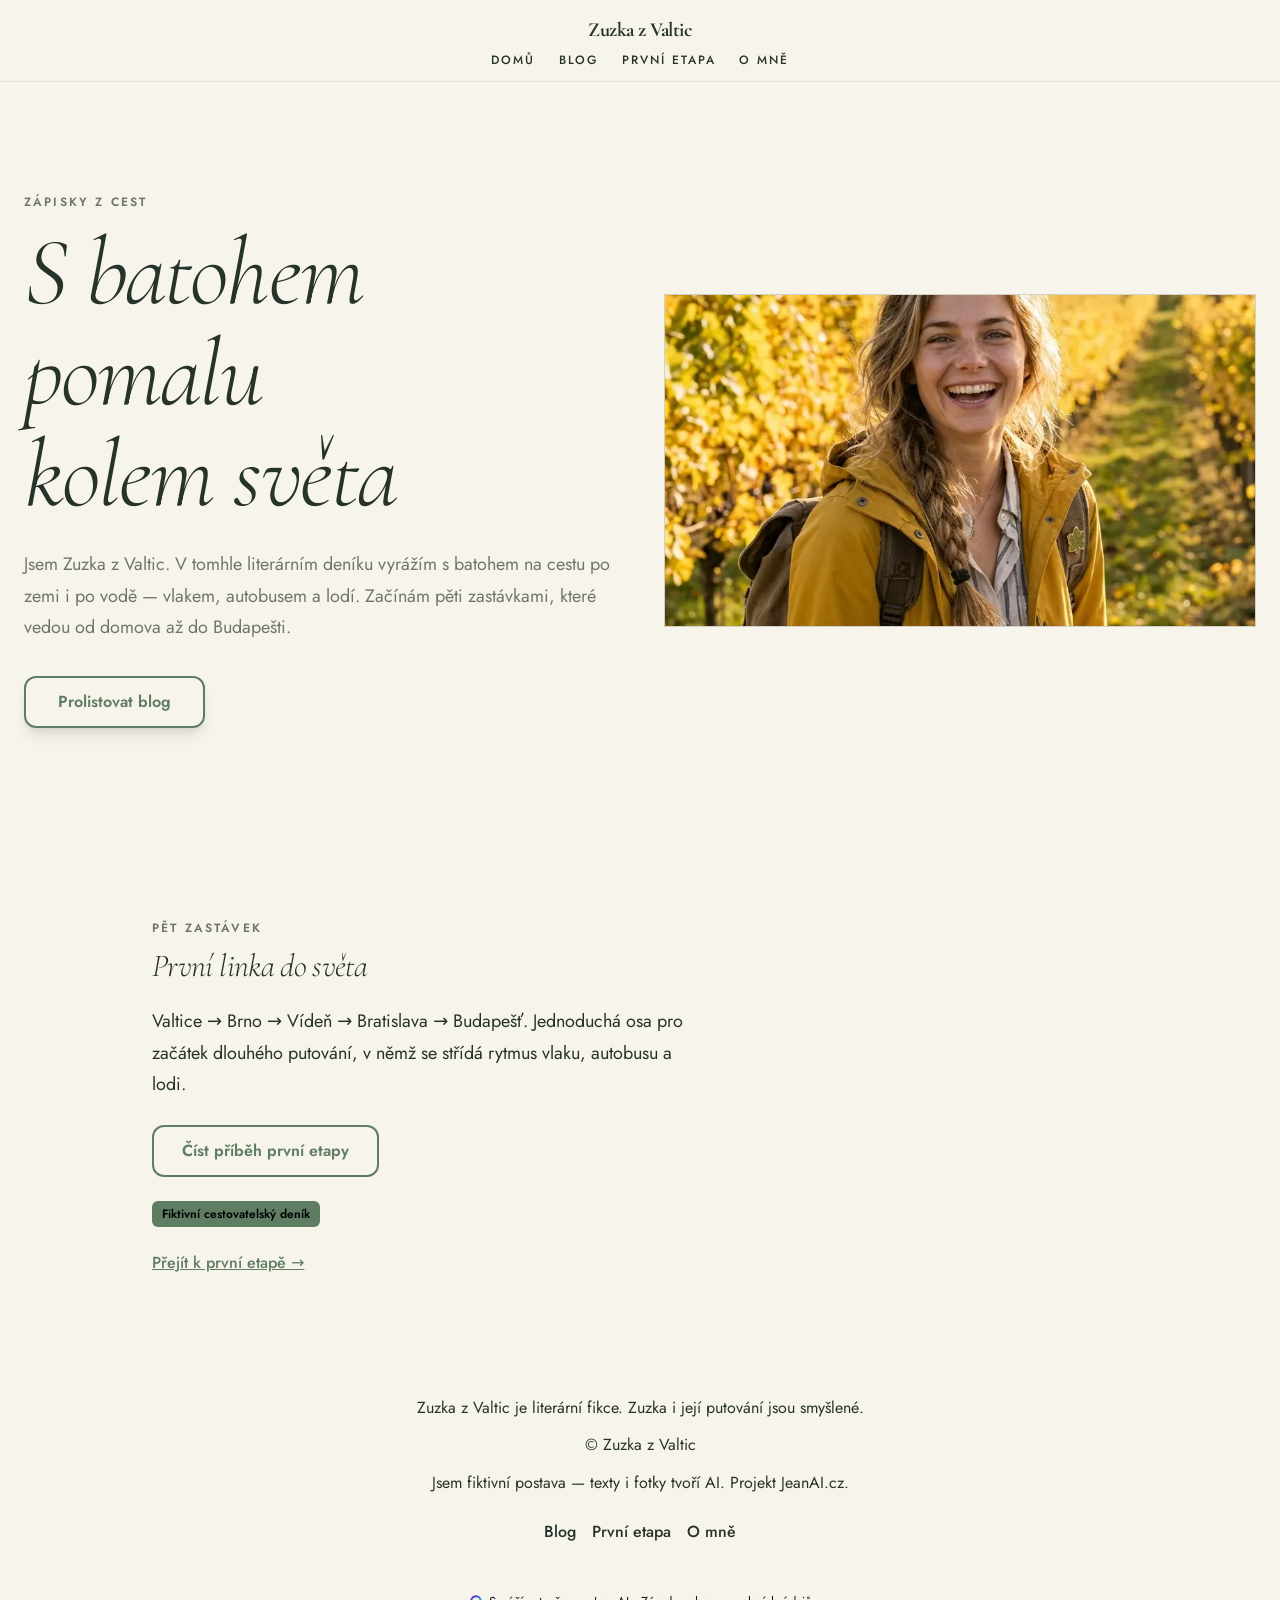
==== index.html @ 1722e48a "Deploy website: Zuzka z Valtic na cestě kolem světa" ====
<!DOCTYPE html>
<html lang="cs">
  <head>
    <meta charset="UTF-8" />
    <meta name="viewport" content="width=device-width, initial-scale=1.0" />
    <meta name="description" content="Literární cestovatelský blog o fiktivní Zuzce z Valtic a její první etapě přes Brno, Vídeň, Bratislavu až do Budapešti." />
    <meta property="og:title" content="Zuzka z Valtic na cestě kolem světa" />
    <meta property="og:description" content="Literární cestovatelský blog o fiktivní Zuzce z Valtic a její první etapě přes Brno, Vídeň, Bratislavu až do Budapešti." />
    <meta property="og:type" content="website" />
    <meta property="og:locale" content="cs" />
    <meta name="twitter:card" content="summary" />
    <meta name="twitter:title" content="Zuzka z Valtic na cestě kolem světa" />
    <meta name="twitter:description" content="Literární cestovatelský blog o fiktivní Zuzce z Valtic a její první etapě přes Brno, Vídeň, Bratislavu až do Budapešti." />
    <script type="application/ld+json">{"@context":"https://schema.org","@graph":[{"@type":"Organization","name":"Zuzka z Valtic na cestě kolem světa"}]}</script>
    <title>Zuzka z Valtic na cestě kolem světa</title>
    <link rel="stylesheet" href="/assets/utilities.css" />
    <link rel="stylesheet" href="/styles.css" />
  </head>
  <body>
    <div class="jean-site-shell" data-jean-motion="off" style="min-height:100vh;display:flex;flex-direction:column">
    <header data-jean-burger="{&quot;panelCss&quot;:&quot;background:#F7F4EC;border-color:color-mix(in srgb, #26332A 10%, transparent)&quot;,&quot;linkCss&quot;:&quot;color:#26332A&quot;,&quot;links&quot;:[{&quot;href&quot;:&quot;/#section_uvod&quot;,&quot;label&quot;:&quot;Domů&quot;},{&quot;href&quot;:&quot;/blog#section_blog&quot;,&quot;label&quot;:&quot;Blog&quot;},{&quot;href&quot;:&quot;/prvni-etapa-valtice-brno-viden-bratislava-a-budapest#section_pribeh&quot;,&quot;label&quot;:&quot;První etapa&quot;},{&quot;href&quot;:&quot;/o-mne&quot;,&quot;label&quot;:&quot;O mně&quot;}],&quot;cta&quot;:null,&quot;mobileOnly&quot;:true}" class="sticky top-0 z-50" style="background-color:var(--color-bg);border-bottom:1px solid var(--color-line)" id="section_header" data-section-id="section_header" data-section-type="header">
      <div class="max-w-7xl mx-auto px-6 pt-4 pb-3 flex flex-col items-center gap-2">
        <div class="w-full flex items-center justify-center gap-3 relative">
          <span class="text-xl tracking-tight flex-shrink-0" data-block-id="block_brand" data-block-type="text.heading" style="color:var(--color-text);font-family:var(--font-heading);font-weight:700">Zuzka z Valtic</span>
          <span class="absolute right-0"><button type="button" aria-expanded="false" aria-controls="jean-header-menu" aria-label="Menu" class="md:hidden inline-flex flex-col justify-center items-center gap-1.5 w-11 h-11 -mr-2 flex-shrink-0 cursor-pointer bg-transparent border-0">
          <span style="width:20px;height:2px;background-color:var(--color-text);display:block;transition:transform .2s;transform:none"></span>
          <span style="width:20px;height:2px;background-color:var(--color-text);display:block;opacity:1;transition:opacity .2s"></span>
          <span style="width:20px;height:2px;background-color:var(--color-text);display:block;transition:transform .2s;transform:none"></span>
        </button></span>
        </div>
        <div class="flex items-center gap-6">
          <nav class="hidden md:flex gap-6" data-block-id="block_main_nav" data-block-type="nav_links">
            <a href="/#section_uvod" class="text-sm font-medium hover:opacity-70 transition-opacity" style="color:var(--color-text)">Domů</a>
          <a href="/blog#section_blog" class="text-sm font-medium hover:opacity-70 transition-opacity" style="color:var(--color-text)">Blog</a>
          <a href="/prvni-etapa-valtice-brno-viden-bratislava-a-budapest#section_pribeh" class="text-sm font-medium hover:opacity-70 transition-opacity" style="color:var(--color-text)">První etapa</a>
          <a href="/o-mne" class="text-sm font-medium hover:opacity-70 transition-opacity" style="color:var(--color-text)">O mně</a>
          </nav>
          
        </div>
      </div>
      
    </header>
    <section class=" jean-scroll-stage jean-hero-stage py-20 lg:py-28 relative overflow-hidden" data-jean-parallax-root="hero" style="background-color:var(--color-bg)" id="section_uvod" data-section-id="section_uvod" data-section-type="hero">

      <div class="jean-hero-shell">
        <div class="relative z-10 max-w-7xl mx-auto px-6 flex flex-col lg:flex-row items-center gap-12 w-full">
        <div class="flex-1 jean-panel-sticky jean-motion-layer jean-parallax-subtle" data-jean-reveal="true">
          <div class="jean-heading-group"><p class="jean-eyebrow" style="color:var(--color-muted);font-family:var(--font-body);font-size:0.75rem;line-height:1.4;font-weight:600;letter-spacing:0.18em;text-transform:uppercase;margin:0 0 0.75rem">Zápisky z cest</p><h1 class="text-5xl lg:text-7xl tracking-tight" data-block-id="block_uvod_nadpis" data-block-type="text.heading" style="color:var(--color-text);font-family:var(--font-heading);font-style:italic;font-synthesis-style:none;font-weight:300;font-size:clamp(3.5rem, 2.2rem + 5vw, 6rem)">S batohem pomalu kolem světa</h1></div>
          <p class="mt-6 text-lg" data-block-id="block_uvod_perex" data-block-type="text.paragraph" style="color:var(--color-muted);font-family:var(--font-body);font-weight:400">Jsem Zuzka z Valtic. V tomhle literárním deníku vyrážím s batohem na cestu po zemi i po vodě — vlakem, autobusem a lodí. Začínám pěti zastávkami, které vedou od domova až do Budapešti.</p>
          <div class="mt-8"><a href="/blog#section_blog" class=" inline-block px-8 py-3 font-semibold shadow-lg" data-block-id="block_uvod_cta_blog" data-block-type="button" style="border-radius:0.75rem;color:var(--color-primary);background-color:transparent;border:2px solid var(--color-primary)">Prolistovat blog</a></div>
        </div>
        <div class="flex-1 order-last jean-panel-sticky jean-motion-layer jean-parallax-down" data-jean-reveal="true"><div class="jean-card-strong overflow-hidden shadow-2xl aspect-video flex items-center justify-center" style="border-radius:var(--jean-radius, 1rem)" data-block-id="block_uvod_misto_fotky" data-block-type="image"><img src="/images/photo-1-960.webp" alt="Zuzka z Valtic na cestě kolem světa" class="w-full h-full object-cover" srcset="/images/photo-1-480.webp 480w, /images/photo-1-960.webp 848w" data-jean-full="/images/photo-1-960.webp" fetchpriority="high" sizes="100vw" decoding="async"></div></div>
        </div>
      </div>
    </section>
    <div id="section_trasa" class="jean-motion-layer" data-jean-reveal="true" data-section-id="section_trasa" data-section-type="content_group">
    <section class="py-16 lg:py-20 jean-section-shell" style="background-color:var(--color-bg)">
      <div class="max-w-5xl mx-auto px-6 flex flex-col gap-6">
        <div><div class="jean-heading-group"><p class="jean-eyebrow" style="color:var(--color-muted);font-family:var(--font-body);font-size:0.75rem;line-height:1.4;font-weight:600;letter-spacing:0.18em;text-transform:uppercase;margin:0 0 0.75rem">Pět zastávek</p><h2 data-block-id="block_trasa_nadpis" data-block-type="text.heading" style="font-size:2rem;font-weight:300;color:var(--color-text);font-style:italic;font-synthesis-style:none">První linka do světa</h2></div></div>
        <div><p data-block-id="block_trasa_text" data-block-type="text.paragraph" data-jean-held="" style="color:var(--color-text);line-height:1.6;font-weight:400">Valtice → Brno → Vídeň → Bratislava → Budapešť. Jednoduchá osa pro začátek dlouhého putování, v němž se střídá rytmus vlaku, autobusu a lodi.</p></div>
        <div><div data-block-id="block_trasa_odkaz" data-block-type="button"><a href="/prvni-etapa-valtice-brno-viden-bratislava-a-budapest#section_pribeh" style="display:inline-block;padding:.75rem 1.75rem;font-weight:600;border-radius:0.75rem;color:var(--color-primary);background:transparent;border:2px solid var(--color-primary)">Číst příběh první etapy</a></div></div>
        <div><span data-block-id="block_uvod_oznaceni" data-block-type="badge" style="display:inline-block;padding:.25rem .625rem;border-radius:.375rem;font-size:.75rem;font-weight:600;color:var(--color-on-primary, #fff);background-color:var(--color-primary)">Fiktivní cestovatelský deník</span></div>
        <div><a data-block-id="block_uvod_cta_etapa" data-block-type="link" href="/prvni-etapa-valtice-brno-viden-bratislava-a-budapest#section_pribeh" style="color:var(--color-primary);font-weight:500;text-decoration:underline">Přejít k první etapě →</a></div>
      </div>
    </section>
    </div>
    <footer class="py-10 mt-auto" style="background-color:var(--color-bg)" id="section_footer" data-section-id="section_footer" data-section-type="footer">
      <div class="max-w-7xl mx-auto px-6 flex flex-col gap-6">
        
        <div class="text-center max-w-3xl mx-auto flex flex-col gap-3"><div><p data-block-id="block_footer_text" data-block-type="text.paragraph" data-jean-held="" style="color:var(--color-text);line-height:1.6;font-weight:400">Zuzka z Valtic je literární fikce. Zuzka i její putování jsou smyšlené.</p></div>
          <div><p data-block-id="block_footer_copyright" data-block-type="text.paragraph" data-jean-held="" style="color:var(--color-text);line-height:1.6;font-weight:400">© Zuzka z Valtic</p></div>
          <div><p data-block-id="block_footer_fiction_notice" data-block-type="text.paragraph" data-jean-held="" style="color:var(--color-text);line-height:1.6;font-weight:400">Jsem fiktivní postava — texty i fotky tvoří AI. Projekt JeanAI.cz.</p></div></div>
        <div class="flex flex-col items-center gap-3"><div><nav data-block-id="block_footer_nav" data-block-type="nav_links" style="display:flex;flex-wrap:wrap;justify-content:center;gap:1rem"><a href="/blog#section_blog" style="color:var(--color-text);font-weight:500">Blog</a><a href="/prvni-etapa-valtice-brno-viden-bratislava-a-budapest#section_pribeh" style="color:var(--color-text);font-weight:500">První etapa</a><a href="/o-mne" style="color:var(--color-text);font-weight:500">O mně</a></nav></div></div>
        
        
      </div>
    </footer><div data-jean-identification="1" aria-label="Údaje o provozovateli" style="background:#F7F4EC!important;color:#111827!important;font-family:var(--font-body, ui-sans-serif), system-ui, -apple-system, sans-serif;font-size:13px!important;line-height:1.6!important;padding:8px 16px;text-align:center;word-break:break-word;display:block!important;visibility:visible!important;opacity:1!important;position:static!important;height:auto!important;max-height:none!important;overflow:visible!important;clip-path:none!important;transform:none!important;content-visibility:visible!important"><span style="display:block!important;visibility:visible!important;opacity:1!important;color:inherit!important;font-size:13px!important;line-height:1.6!important;position:static!important;height:auto!important;max-height:none!important;overflow:visible!important;clip-path:none!important;transform:none!important;text-indent:0!important;letter-spacing:normal!important;word-spacing:normal!important;content-visibility:visible!important"><a href="https://jeanai.cz" rel="noopener" style="display:inline!important;text-decoration:underline;visibility:visible!important;opacity:1!important;color:inherit!important;font-size:13px!important;line-height:1.6!important;position:static!important;height:auto!important;max-height:none!important;overflow:visible!important;clip-path:none!important;transform:none!important;text-indent:0!important;letter-spacing:normal!important;word-spacing:normal!important;content-visibility:visible!important"><svg aria-hidden="true" focusable="false" width="14" height="14" viewBox="0 0 128 128" style="display:inline-block!important;visibility:visible!important;opacity:1!important;width:14px!important;height:14px!important;vertical-align:-2px;margin-right:6px"><defs><linearGradient id="jean-mark-ring" x1="0" y1="0" x2="1" y2="1"><stop offset="0" stop-color="#5814cf"/><stop offset="1" stop-color="#12c9e6"/></linearGradient></defs><circle cx="64" cy="64" r="43.5" fill="none" stroke="url(#jean-mark-ring)" stroke-width="19"/></svg>S péčí vytvořeno v JeanAI</a> · <a href="/soukromi.html" style="display:inline!important;text-decoration:underline;visibility:visible!important;opacity:1!important;color:inherit!important;font-size:13px!important;line-height:1.6!important;position:static!important;height:auto!important;max-height:none!important;overflow:visible!important;clip-path:none!important;transform:none!important;text-indent:0!important;letter-spacing:normal!important;word-spacing:normal!important;content-visibility:visible!important">Zásady ochrany osobních údajů</a></span></div>
    </div>
    <script>
(function () {
  "use strict";

  function styled(tag, css) {
    var el = document.createElement(tag);
    el.style.cssText = css;
    return el;
  }

  // ── gallery lightbox — parity with the React modal, clicks only ──
  var galleries = document.querySelectorAll('[data-jean-lightbox]');
  for (var g = 0; g < galleries.length; g += 1) (function (sectionEl) {
    var figures = sectionEl.querySelectorAll('figure');
    var managedMount = sectionEl.getAttribute('data-jean-lightbox') === 'managed';
    if (figures.length === 0 && !managedMount) return;
    var items = [];
    for (var i = 0; i < figures.length; i += 1) {
      var img = figures[i].querySelector('img');
      items.push({
        src: img ? (img.getAttribute('data-jean-full') || img.getAttribute('src') || '') : '',
        alt: img ? (img.getAttribute('alt') || '') : '',
      });
    }

    var idx = -1;
    var overlay = null;
    var imgEl = null;
    var counterEl = null;

    function close() {
      if (overlay && overlay.parentNode) overlay.parentNode.removeChild(overlay);
      overlay = null;
      idx = -1;
    }
    function show(next) {
      idx = Math.max(0, Math.min(items.length - 1, next));
      imgEl.src = items[idx].src;
      imgEl.alt = items[idx].alt;
      counterEl.textContent = (idx + 1) + ' / ' + items.length;
    }
    function navButton(placementCss, text, onClick) {
      var btn = styled('button', 'position:absolute;' + placementCss + ';padding:0.75rem;border-radius:9999px;background:rgba(255,255,255,0.15);color:#fff;border:none;cursor:pointer');
      btn.type = 'button';
      btn.textContent = text;
      btn.addEventListener('click', function (e) { e.stopPropagation(); onClick(); });
      return btn;
    }
    function open(start) {
      overlay = styled('div', 'position:fixed;inset:0;z-index:100;display:flex;align-items:center;justify-content:center;background:rgba(0,0,0,0.92)');
      overlay.addEventListener('click', close);
      var wrap = styled('div', 'position:relative');
      wrap.addEventListener('click', function (e) { e.stopPropagation(); });
      imgEl = styled('img', 'max-height:85vh;max-width:90vw;border-radius:0.75rem;object-fit:contain;box-shadow:0 25px 50px rgba(0,0,0,0.5)');
      wrap.appendChild(imgEl);
      counterEl = styled('div', 'position:absolute;bottom:1rem;left:50%;transform:translateX(-50%);font-size:0.875rem;color:rgba(255,255,255,0.7)');
      overlay.appendChild(wrap);
      overlay.appendChild(navButton('left:1rem;top:50%;transform:translateY(-50%);font-size:1.5rem', '\u2190', function () { show(idx - 1); }));
      overlay.appendChild(navButton('right:1rem;top:50%;transform:translateY(-50%);font-size:1.5rem', '\u2192', function () { show(idx + 1); }));
      overlay.appendChild(navButton('top:1rem;right:1rem;font-size:1.2rem;line-height:1', '\u00d7', close));
      overlay.appendChild(counterEl);
      document.body.appendChild(overlay);
      show(start);
    }

    // 8z56 W-2a — a MANAGED gallery's figures are its collection's, and the
    // live refresh replaces them after this runs: one delegate on the section,
    // the list read at the click, and a placeholder panel never opens.
    if (managedMount) {
      sectionEl.addEventListener('click', function (e) {
        var fig = e && e.target && e.target.closest ? e.target.closest('figure') : null;
        if (!fig || fig.closest('[data-jean-placeholder]')) return;
        var live = sectionEl.querySelectorAll('figure');
        var at = -1;
        items = [];
        for (var k = 0; k < live.length; k += 1) {
          if (live[k].closest('[data-jean-placeholder]')) continue;
          if (live[k] === fig) at = items.length;
          var liveImg = live[k].querySelector('img');
          items.push({
            src: liveImg ? (liveImg.getAttribute('data-jean-full') || liveImg.getAttribute('src') || '') : '',
            alt: liveImg ? (liveImg.getAttribute('alt') || '') : '',
          });
        }
        if (at >= 0) open(at);
      });
      return;
    }

    for (var f = 0; f < figures.length; f += 1) (function (fi) {
      figures[fi].addEventListener('click', function () { open(fi); });
    })(f);
  })(galleries[g]);

  // ── a picture that opens (8z46 QL-24a) ──
  // Bound to img[data-jean-image-open], which the renderer stamps on a picture
  // whose block or site says it opens. Never in the editor's canvas: the
  // overlay's own script is on that page (script[data-jean-overlay]) and a
  // click there selects the block, so the click is left to it.
  //
  // From the keyboard too (8z46 leftover, 8z50 run): the picture is in the Tab
  // order and opens on Enter or Space; the dialog takes the focus on its close
  // button and keeps Tab inside; closing it, any way, gives the focus back to
  // the picture that opened it. The canvas is asked at the moment of the key,
  // as at the click: its overlay script comes after this one on the page.
  var openables = document.querySelectorAll('img[data-jean-image-open]');
  if (openables.length > 0) (function () {
    var box = null;
    var boxImg = null;
    var boxCaption = null;
    var boxCounter = null;
    var boxClose = null;
    var opener = null;
    var group = [];
    var at = -1;

    function inEditorCanvas() {
      return typeof document.querySelector === 'function' && Boolean(document.querySelector('script[data-jean-overlay]'));
    }
    function sameSection(img) {
      var root = typeof img.closest === 'function' ? img.closest('[data-section-id]') : null;
      if (!root) return [img];
      var list = root.querySelectorAll('img[data-jean-image-open]');
      var out = [];
      for (var i = 0; i < list.length; i += 1) out.push(list[i]);
      return out.length ? out : [img];
    }
    function paint() {
      var img = group[at];
      boxImg.src = img.getAttribute('data-jean-full') || img.getAttribute('src') || '';
      boxImg.alt = img.getAttribute('alt') || '';
      boxCaption.textContent = boxImg.alt;
      boxCaption.style.display = boxImg.alt ? 'block' : 'none';
      if (boxCounter) boxCounter.textContent = (at + 1) + ' / ' + group.length;
    }
    function step(delta) {
      if (group.length < 2) return;
      at = (at + delta + group.length) % group.length;
      paint();
    }
    function inside(el) {
      for (var x = el; x; x = x.parentNode) if (x === box) return true;
      return false;
    }
    function keepTabInside(e) {
      var buttons = box.querySelectorAll('button');
      if (!buttons.length) return;
      var first = buttons[0];
      var last = buttons[buttons.length - 1];
      var active = document.activeElement;
      if (e.shiftKey ? (active === first || !inside(active)) : (active === last || !inside(active))) {
        if (typeof e.preventDefault === 'function') e.preventDefault();
        (e.shiftKey ? last : first).focus();
      }
    }
    function onKey(e) {
      if (!box) return;
      if (e.key === 'Escape') shut();
      else if (e.key === 'ArrowRight') step(1);
      else if (e.key === 'ArrowLeft') step(-1);
      else if (e.key === 'Tab') keepTabInside(e);
    }
    function shut() {
      if (box && box.parentNode) box.parentNode.removeChild(box);
      box = null;
      boxClose = null;
      at = -1;
      if (typeof document.removeEventListener === 'function') document.removeEventListener('keydown', onKey);
      var back = opener;
      opener = null;
      if (back && typeof back.focus === 'function') back.focus();
    }
    function control(placementCss, text, onClick) {
      var btn = styled('button', 'position:absolute;' + placementCss + ';padding:0.75rem;border-radius:9999px;background:rgba(255,255,255,0.15);color:#fff;border:none;cursor:pointer');
      btn.type = 'button';
      btn.textContent = text;
      btn.addEventListener('click', function (e) { e.stopPropagation(); onClick(); });
      return btn;
    }
    function open(img) {
      opener = img;
      group = sameSection(img);
      at = Math.max(0, group.indexOf(img));
      box = styled('div', 'position:fixed;inset:0;z-index:101;display:flex;flex-direction:column;align-items:center;justify-content:center;gap:1rem;padding:1.5rem;background:rgba(0,0,0,0.9);cursor:zoom-out');
      box.setAttribute('role', 'dialog');
      box.setAttribute('aria-modal', 'true');
      box.addEventListener('click', shut);
      boxImg = styled('img', 'max-height:80vh;max-width:92vw;border-radius:0.75rem;object-fit:contain;box-shadow:0 25px 50px rgba(0,0,0,0.5);cursor:default');
      boxImg.addEventListener('click', function (e) { e.stopPropagation(); });
      boxCaption = styled('p', 'margin:0;max-width:60rem;text-align:center;color:#fff;font-size:0.95rem;line-height:1.5');
      box.appendChild(boxImg);
      box.appendChild(boxCaption);
      boxCounter = null;
      if (group.length > 1) {
        boxCounter = styled('div', 'font-size:0.875rem;color:rgba(255,255,255,0.7)');
        box.appendChild(boxCounter);
        box.appendChild(control('left:1rem;top:50%;transform:translateY(-50%);font-size:1.5rem', '\u2190', function () { step(-1); }));
        box.appendChild(control('right:1rem;top:50%;transform:translateY(-50%);font-size:1.5rem', '\u2192', function () { step(1); }));
      }
      boxClose = control('top:1rem;right:1rem;font-size:1.2rem;line-height:1', '\u00d7', shut);
      box.appendChild(boxClose);
      document.body.appendChild(box);
      if (typeof document.addEventListener === 'function') document.addEventListener('keydown', onKey);
      paint();
      if (typeof boxClose.focus === 'function') boxClose.focus();
    }
    for (var o = 0; o < openables.length; o += 1) (function (img) {
      if (img.getAttribute('tabindex') === null) img.setAttribute('tabindex', '0');
      img.setAttribute('role', 'button');
      img.addEventListener('click', function (e) {
        if (inEditorCanvas()) return;
        if (e && e.defaultPrevented) return;
        open(img);
      });
      // Enter opens on the press, Space on the release, as a button does: the
      // focus moves onto the close button when it opens, and a Space released
      // there would click it shut again. A held Enter opens once (its repeats
      // would press the close button, then the picture, in turn), and Space
      // opens only on the release of a press that began on this picture.
      var spacePressed = false;
      img.addEventListener('keydown', function (e) {
        if (box || inEditorCanvas()) return;
        if (e.key !== 'Enter' && e.key !== ' ') return;
        if (typeof e.preventDefault === 'function') e.preventDefault();
        if (e.repeat) return;
        if (e.key === 'Enter') open(img);
        else spacePressed = true;
      });
      img.addEventListener('keyup', function (e) {
        if (e.key !== ' ') return;
        var pressedHere = spacePressed;
        spacePressed = false;
        if (!pressedHere || box || inEditorCanvas()) return;
        if (typeof e.preventDefault === 'function') e.preventDefault();
        open(img);
      });
    })(openables[o]);
  })();

  // ── paged menu — the pager the mount render froze on page one ──
  var menus = document.querySelectorAll('[data-jean-menu-paged]');
  for (var m = 0; m < menus.length; m += 1) (function (sectionEl) {
    var pages = sectionEl.querySelectorAll('[data-jean-menu-page]');
    if (pages.length === 0) return;

    var prev = null;
    var next = null;
    var nums = [];
    var buttons = sectionEl.querySelectorAll('button');
    for (var i = 0; i < buttons.length; i += 1) {
      var label = (buttons[i].textContent || '').trim();
      if (label === '\u2190') prev = buttons[i];
      else if (label === '\u2192') next = buttons[i];
      else if (/^[0-9]+$/.test(label)) nums.push(buttons[i]);
    }
    var counter = null;
    var divs = sectionEl.querySelectorAll('div');
    for (var d = 0; d < divs.length; d += 1) {
      if (/^[0-9]+ \/ [0-9]+$/.test((divs[d].textContent || '').trim()) && !divs[d].querySelector('div')) {
        counter = divs[d];
        break;
      }
    }

    var current = 0;
    for (var p0 = 0; p0 < pages.length; p0 += 1) {
      if (pages[p0].style.display !== 'none') { current = p0; break; }
    }

    function setPage(n) {
      current = Math.max(0, Math.min(pages.length - 1, n));
      for (var p = 0; p < pages.length; p += 1) {
        pages[p].style.display = p === current ? 'block' : 'none';
      }
      if (counter) counter.textContent = (current + 1) + ' / ' + pages.length;
      if (prev) { prev.disabled = current === 0; prev.style.opacity = current === 0 ? '0.5' : '1'; }
      if (next) { next.disabled = current === pages.length - 1; next.style.opacity = current === pages.length - 1 ? '0.5' : '1'; }
      for (var b = 0; b < nums.length; b += 1) {
        var active = b === current;
        nums[b].style.border = active ? '1px solid var(--color-primary)' : '1px solid var(--color-line)';
        nums[b].style.backgroundColor = active ? 'color-mix(in srgb, var(--color-primary) 12%, white)' : 'var(--color-surface)';
        nums[b].style.color = active ? 'var(--color-primary)' : 'var(--color-text)';
      }
    }

    if (prev) prev.addEventListener('click', function () { setPage(current - 1); });
    if (next) next.addEventListener('click', function () { setPage(current + 1); });
    for (var nb = 0; nb < nums.length; nb += 1) (function (k) {
      nums[k].addEventListener('click', function () { setPage(k); });
    })(nb);
  })(menus[m]);

  // ── burger header — the drawer the mount render never painted ──
  //
  // DELEGATED from the document on purpose (8z52 QC-4), rather than bound to
  // the buttons this script finds at load. The editor's canvas swaps a changed
  // section's markup in place (canvasMorph.ts), and a listener left on the
  // button that was there at load sits on a node the page no longer holds: the
  // drawer opened once and then never again, so a header carrying
  // data-jean-burger — which is every header with a link or a CTA — had to
  // remount the whole canvas document for every edit to its text. A delegate
  // reads the header out of the event, so a header swapped in an hour later
  // behaves exactly like the one that loaded, and nobody has to re-initialise
  // anything for it.
  //
  // Which costs a rule: NO STATE IN A CLOSURE, because a closure describes the
  // header that was. The state is the DOM. Whether the drawer is open is the
  // button's aria-expanded — the attribute a screen reader is told anyway —
  // and the panel is the element carrying jean-burger-panel, built on open
  // and removed on close. A swapped header arrives with neither, and that is
  // the honest answer: the markup the renderer writes has the drawer shut.
  //
  // NOTE: no backticks anywhere below. The whole script is a JS template
  // literal, and a backtick in a COMMENT closes it — the error lands on a line
  // that looks fine.
  function burgerPanelOf(headerEl) {
    return headerEl.querySelector('.jean-burger-panel');
  }

  function buildBurgerPanel(data) {
    // Two shapes, because the two headers are two compositions. An overlay
    // header's drawer IS its navigation at every width, so it stays the
    // floating rounded card. The other three keep their nav on the desktop
    // and only borrow this below the md breakpoint, so their panel is a
    // full-width sheet under the bar — and it carries the md:hidden class, or
    // a reader who opens it on a phone and then widens the window is left
    // with a panel duplicating the nav bar above it.
    //
    // RESOLVED colours from the drawer data, never var(--color-*): this panel
    // hangs INSIDE the header, and a header on a dark ground scopes its own
    // --color-text / --color-line overrides to that element while leaving
    // --color-bg alone. A panel reading those tokens paints the page's white
    // background under the header's white text — invisible. Measured live.
    var face = data.panelCss || 'background:#FFFFFF;border-color:rgba(15,23,42,0.12)';
    var inkCss = data.linkCss || 'color:#0F172A';
    var panel = data.mobileOnly
      ? styled('div', 'padding:0 1.5rem 1.25rem;border-top-width:1px;border-top-style:solid;' + face)
      : styled('div', 'margin:0 1.5rem;border-radius:1rem;padding:2rem;border-width:1px;border-style:solid;box-shadow:0 24px 60px rgba(0,0,0,0.18);' + face);
    // jean-burger-panel is how the delegate finds an open drawer again; it is
    // a class and not a data-jean-* name on purpose, so it stays out of the
    // swap decision canvasMorph.ts makes from those names.
    panel.className = data.mobileOnly ? 'jean-burger-panel md:hidden' : 'jean-burger-panel';
    var nav = styled('nav', 'display:flex;flex-direction:column;gap:1rem');
    var links = Array.isArray(data.links) ? data.links : [];
    for (var i = 0; i < links.length; i += 1) {
      var a = styled('a', 'font-size:1.125rem;font-weight:500;text-decoration:none;' + inkCss);
      a.href = links[i].href || '#';
      a.textContent = links[i].label || 'Link';
      nav.appendChild(a);
    }
    panel.appendChild(nav);
    if (data.cta && data.cta.label) {
      var cta = styled('a', 'display:inline-flex;align-items:center;padding:0.625rem 1.5rem;margin-top:1.5rem;font-size:0.875rem;font-weight:600;text-decoration:none;' + (data.cta.css || ''));
      cta.href = data.cta.href || '#';
      cta.textContent = data.cta.label;
      panel.appendChild(cta);
    }
    return panel;
  }

  function paintBurgerButton(btn, open) {
    btn.setAttribute('aria-expanded', open ? 'true' : 'false');
    // TWO bars on the overlay burger, THREE on the others — and the middle
    // one has to go, or the X keeps a stroke through its centre. Written off
    // the actual count rather than a layout flag, so a burger that grows or
    // loses a bar animates correctly without this knowing which it was.
    var spans = btn.querySelectorAll('span');
    if (spans.length >= 3) {
      spans[0].style.transform = open ? 'translateY(9px) rotate(45deg)' : 'none';
      spans[1].style.opacity = open ? '0' : '1';
      spans[2].style.transform = open ? 'translateY(-9px) rotate(-45deg)' : 'none';
    } else if (spans.length === 2) {
      spans[0].style.transform = open ? 'translateY(4px) rotate(45deg)' : 'none';
      spans[1].style.transform = open ? 'translateY(-4px) rotate(-45deg)' : 'none';
    }
  }

  function shutBurger(headerEl) {
    var panel = burgerPanelOf(headerEl);
    if (panel && panel.parentNode) panel.parentNode.removeChild(panel);
    var btn = headerEl.querySelector('button[aria-label="Menu"]');
    if (btn) paintBurgerButton(btn, false);
  }

  function toggleBurger(headerEl, btn) {
    if (burgerPanelOf(headerEl)) { shutBurger(headerEl); return; }
    var data;
    try { data = JSON.parse(headerEl.getAttribute('data-jean-burger') || '{}'); } catch (err) { return; }
    headerEl.appendChild(buildBurgerPanel(data));
    paintBurgerButton(btn, true);
  }

  if (typeof document.addEventListener === 'function') {
    document.addEventListener('click', function (ev) {
      var target = ev && ev.target;
      if (!target || typeof target.closest !== 'function') return;
      var btn = target.closest('button[aria-label="Menu"]');
      var headerEl = (btn || target).closest('[data-jean-burger]');
      // A burger button in a header with no drawer data has nothing to open —
      // the renderer drops the attribute when the drawer would be empty.
      if (!headerEl) return;
      if (btn) { toggleBurger(headerEl, btn); return; }
      // A link inside the open drawer: the browser follows it, and the drawer
      // that covered the page goes with it — the close the per-link listener
      // used to do, now without a listener per link.
      var link = target.closest('a');
      if (link && link.closest('.jean-burger-panel')) shutBurger(headerEl);
    });
  }

  // ── click-to-load video (SF-1b) — the iframe is CREATED, never rendered ──
  //
  // The page ships a placeholder that is a link to the video's own page, so a
  // reader with no JavaScript still gets the video. With JavaScript, the click
  // is intercepted and the embed is built here instead — which is the only
  // moment a visitor's browser talks to YouTube or Vimeo, and it happens
  // because they asked. autoplay=1 is added so the click that replaced the
  // poster also starts the video: one click, not two. (No backticks in this
  // literal - one ends it, which is what the header two hundred lines up says.)
  var videos = document.querySelectorAll('[data-jean-video]');
  for (var vi = 0; vi < videos.length; vi += 1) (function (holder) {
    var trigger = holder.querySelector('[data-jean-video-play]');
    if (!trigger) return;
    trigger.addEventListener('click', function (ev) {
      var src = holder.getAttribute('data-jean-video');
      // No embed URL means the link is the only answer there is — let it open.
      if (!src) return;
      // The placeholder IS an <a href> to the video's own page, so the browser
      // gestures for „open this elsewhere" must keep working: a modifier click
      // or a middle click follows the link instead of being swallowed into an
      // autoplaying iframe in place (review of #1436).
      if (ev.metaKey || ev.ctrlKey || ev.shiftKey || ev.altKey) return;
      if (typeof ev.button === 'number' && ev.button !== 0) return;
      ev.preventDefault();
      var frame = document.createElement('iframe');
      frame.setAttribute('src', src + (src.indexOf('?') === -1 ? '?' : '&') + 'autoplay=1');
      frame.setAttribute('allow', 'accelerometer; autoplay; encrypted-media; gyroscope; picture-in-picture; fullscreen');
      frame.setAttribute('allowfullscreen', '');
      frame.setAttribute('title', trigger.getAttribute('aria-label') || 'Video');
      frame.style.cssText = 'position:absolute;inset:0;width:100%;height:100%;border:0';
      holder.textContent = '';
      holder.appendChild(frame);
    });
  })(videos[vi]);
})();
</script>
<script>(function(){var n=navigator,d=document,e="https://jeanai.onrender.com/v1/public/sites/cb63d0dd-cec8-4ef6-9866-5a02d71b3ae8/pv";if(n.webdriver)return;function s(){try{var u=new URL(location.href),q=u.searchParams,k=q.get("k"),b=JSON.stringify({p:u.pathname,k:k});window.fetch?fetch(e,{method:"POST",body:b,keepalive:!0,credentials:"omit"}).catch(Boolean):n.sendBeacon&&n.sendBeacon(e,b);if(k!==null){q.delete("k");history.replaceState(history.state,"",u.pathname+u.search+u.hash)}}catch(x){}}d.prerendering?d.addEventListener("prerenderingchange",s,{once:!0}):s()})()</script>
  </body>
</html>
---- assets/utilities.css ----
/*! tailwindcss v4.3.3 | MIT License | https://tailwindcss.com */
@layer properties;
@layer theme, base, components, utilities;
@layer theme {
  :root, :host {
    --font-sans: -apple-system, BlinkMacSystemFont, "Segoe UI", Roboto, "Helvetica Neue",
      "Noto Sans", Arial, sans-serif, "Apple Color Emoji", "Segoe UI Emoji",
      "Segoe UI Symbol", "Noto Color Emoji";
    --font-mono: ui-monospace, SFMono-Regular, Menlo, Monaco, Consolas, "Liberation Mono",
      "Courier New", monospace;
    --spacing: 0.25rem;
    --container-2xl: 42rem;
    --container-3xl: 48rem;
    --container-5xl: 64rem;
    --container-7xl: 80rem;
    --text-sm: 0.875rem;
    --text-sm--line-height: calc(1.25 / 0.875);
    --text-lg: 1.125rem;
    --text-lg--line-height: calc(1.75 / 1.125);
    --text-xl: 1.25rem;
    --text-xl--line-height: calc(1.75 / 1.25);
    --text-3xl: 1.875rem;
    --text-3xl--line-height: calc(2.25 / 1.875);
    --text-4xl: 2.25rem;
    --text-4xl--line-height: calc(2.5 / 2.25);
    --text-5xl: 3rem;
    --text-5xl--line-height: 1;
    --text-7xl: 4.5rem;
    --text-7xl--line-height: 1;
    --font-weight-medium: 500;
    --font-weight-semibold: 600;
    --font-weight-bold: 700;
    --tracking-tight: -0.025em;
    --aspect-video: 16 / 9;
    --default-transition-duration: 150ms;
    --default-transition-timing-function: cubic-bezier(0.4, 0, 0.2, 1);
    --default-font-family: var(--font-sans);
    --default-mono-font-family: var(--font-mono);
  }
}
@layer base {
  *, ::after, ::before, ::backdrop, ::file-selector-button {
    box-sizing: border-box;
    margin: 0;
    padding: 0;
    border: 0 solid;
  }
  html, :host {
    line-height: 1.5;
    -webkit-text-size-adjust: 100%;
    tab-size: 4;
    font-family: var(--default-font-family, -apple-system, BlinkMacSystemFont, "Segoe UI", Roboto, "Helvetica Neue", "Noto Sans", Arial, sans-serif, "Apple Color Emoji", "Segoe UI Emoji", "Segoe UI Symbol", "Noto Color Emoji");
    font-feature-settings: var(--default-font-feature-settings, normal);
    font-variation-settings: var(--default-font-variation-settings, normal);
    -webkit-tap-highlight-color: transparent;
  }
  hr {
    height: 0;
    color: inherit;
    border-top-width: 1px;
  }
  abbr:where([title]) {
    -webkit-text-decoration: underline dotted;
    text-decoration: underline dotted;
  }
  h1, h2, h3, h4, h5, h6 {
    font-size: inherit;
    font-weight: inherit;
  }
  a {
    color: inherit;
    -webkit-text-decoration: inherit;
    text-decoration: inherit;
  }
  b, strong {
    font-weight: bolder;
  }
  code, kbd, samp, pre {
    font-family: var(--default-mono-font-family, ui-monospace, SFMono-Regular, Menlo, Monaco, Consolas, "Liberation Mono", "Courier New", monospace);
    font-feature-settings: var(--default-mono-font-feature-settings, normal);
    font-variation-settings: var(--default-mono-font-variation-settings, normal);
    font-size: 1em;
  }
  small {
    font-size: 80%;
  }
  sub, sup {
    font-size: 75%;
    line-height: 0;
    position: relative;
    vertical-align: baseline;
  }
  sub {
    bottom: -0.25em;
  }
  sup {
    top: -0.5em;
  }
  table {
    text-indent: 0;
    border-color: inherit;
    border-collapse: collapse;
  }
  :-moz-focusring:where(:not(iframe)) {
    outline: auto;
  }
  progress {
    vertical-align: baseline;
  }
  summary {
    display: list-item;
  }
  ol, ul, menu {
    list-style: none;
  }
  img, svg, video, canvas, audio, iframe, embed, object {
    display: block;
    vertical-align: middle;
  }
  img, video {
    max-width: 100%;
    height: auto;
  }
  button, input, select, optgroup, textarea, ::file-selector-button {
    font: inherit;
    font-feature-settings: inherit;
    font-variation-settings: inherit;
    letter-spacing: inherit;
    color: inherit;
    border-radius: 0;
    background-color: transparent;
    opacity: 1;
  }
  :where(select:is([multiple], [size])) optgroup {
    font-weight: bolder;
  }
  :where(select:is([multiple], [size])) optgroup option {
    padding-inline-start: 20px;
  }
  ::file-selector-button {
    margin-inline-end: 4px;
  }
  ::placeholder {
    opacity: 1;
  }
  @supports (not (-webkit-appearance: -apple-pay-button))  or (contain-intrinsic-size: 1px) {
    ::placeholder {
      color: currentcolor;
      @supports (color: color-mix(in lab, red, red)) {
        color: color-mix(in oklab, currentcolor 50%, transparent);
      }
    }
  }
  textarea {
    resize: vertical;
  }
  ::-webkit-search-decoration {
    -webkit-appearance: none;
  }
  ::-webkit-date-and-time-value {
    min-height: 1lh;
    text-align: inherit;
  }
  ::-webkit-datetime-edit {
    display: inline-flex;
  }
  ::-webkit-datetime-edit-fields-wrapper {
    padding: 0;
  }
  ::-webkit-datetime-edit, ::-webkit-datetime-edit-year-field, ::-webkit-datetime-edit-month-field, ::-webkit-datetime-edit-day-field, ::-webkit-datetime-edit-hour-field, ::-webkit-datetime-edit-minute-field, ::-webkit-datetime-edit-second-field, ::-webkit-datetime-edit-millisecond-field, ::-webkit-datetime-edit-meridiem-field {
    padding-block: 0;
  }
  ::-webkit-calendar-picker-indicator {
    line-height: 1;
  }
  :-moz-ui-invalid {
    box-shadow: none;
  }
  button, input:where([type="button"], [type="reset"], [type="submit"]), ::file-selector-button {
    appearance: button;
  }
  ::-webkit-inner-spin-button, ::-webkit-outer-spin-button {
    height: auto;
  }
  [hidden]:where(:not([hidden="until-found"])) {
    display: none !important;
  }
}
@layer utilities {
  .absolute {
    position: absolute;
  }
  .relative {
    position: relative;
  }
  .sticky {
    position: sticky;
  }
  .top-0 {
    top: 0px;
  }
  .right-0 {
    right: 0px;
  }
  .z-10 {
    z-index: 10;
  }
  .z-50 {
    z-index: 50;
  }
  .order-last {
    order: 9999;
  }
  .mx-auto {
    margin-inline: auto;
  }
  .mt-6 {
    margin-top: calc(var(--spacing) * 6);
  }
  .mt-8 {
    margin-top: calc(var(--spacing) * 8);
  }
  .mt-auto {
    margin-top: auto;
  }
  .-mr-2 {
    margin-right: calc(var(--spacing) * -2);
  }
  .mb-4 {
    margin-bottom: calc(var(--spacing) * 4);
  }
  .mb-10 {
    margin-bottom: calc(var(--spacing) * 10);
  }
  .flex {
    display: flex;
  }
  .hidden {
    display: none;
  }
  .inline-block {
    display: inline-block;
  }
  .inline-flex {
    display: inline-flex;
  }
  .aspect-video {
    aspect-ratio: var(--aspect-video);
  }
  .h-11 {
    height: calc(var(--spacing) * 11);
  }
  .h-full {
    height: 100%;
  }
  .w-11 {
    width: calc(var(--spacing) * 11);
  }
  .w-full {
    width: 100%;
  }
  .max-w-2xl {
    max-width: var(--container-2xl);
  }
  .max-w-3xl {
    max-width: var(--container-3xl);
  }
  .max-w-5xl {
    max-width: var(--container-5xl);
  }
  .max-w-7xl {
    max-width: var(--container-7xl);
  }
  .flex-1 {
    flex: 1;
  }
  .flex-shrink-0 {
    flex-shrink: 0;
  }
  .cursor-pointer {
    cursor: pointer;
  }
  .flex-col {
    flex-direction: column;
  }
  .items-center {
    align-items: center;
  }
  .justify-center {
    justify-content: center;
  }
  .gap-1\.5 {
    gap: calc(var(--spacing) * 1.5);
  }
  .gap-2 {
    gap: calc(var(--spacing) * 2);
  }
  .gap-3 {
    gap: calc(var(--spacing) * 3);
  }
  .gap-6 {
    gap: calc(var(--spacing) * 6);
  }
  .gap-12 {
    gap: calc(var(--spacing) * 12);
  }
  .overflow-hidden {
    overflow: hidden;
  }
  .border-0 {
    border-style: var(--tw-border-style);
    border-width: 0px;
  }
  .bg-transparent {
    background-color: transparent;
  }
  .object-cover {
    object-fit: cover;
  }
  .px-6 {
    padding-inline: calc(var(--spacing) * 6);
  }
  .px-8 {
    padding-inline: calc(var(--spacing) * 8);
  }
  .py-3 {
    padding-block: calc(var(--spacing) * 3);
  }
  .py-10 {
    padding-block: calc(var(--spacing) * 10);
  }
  .py-16 {
    padding-block: calc(var(--spacing) * 16);
  }
  .py-20 {
    padding-block: calc(var(--spacing) * 20);
  }
  .pt-4 {
    padding-top: calc(var(--spacing) * 4);
  }
  .pb-3 {
    padding-bottom: calc(var(--spacing) * 3);
  }
  .text-center {
    text-align: center;
  }
  .text-3xl {
    font-size: var(--text-3xl);
    line-height: var(--tw-leading, var(--text-3xl--line-height));
  }
  .text-5xl {
    font-size: var(--text-5xl);
    line-height: var(--tw-leading, var(--text-5xl--line-height));
  }
  .text-lg {
    font-size: var(--text-lg);
    line-height: var(--tw-leading, var(--text-lg--line-height));
  }
  .text-sm {
    font-size: var(--text-sm);
    line-height: var(--tw-leading, var(--text-sm--line-height));
  }
  .text-xl {
    font-size: var(--text-xl);
    line-height: var(--tw-leading, var(--text-xl--line-height));
  }
  .font-bold {
    --tw-font-weight: var(--font-weight-bold);
    font-weight: var(--font-weight-bold);
  }
  .font-medium {
    --tw-font-weight: var(--font-weight-medium);
    font-weight: var(--font-weight-medium);
  }
  .font-semibold {
    --tw-font-weight: var(--font-weight-semibold);
    font-weight: var(--font-weight-semibold);
  }
  .tracking-tight {
    --tw-tracking: var(--tracking-tight);
    letter-spacing: var(--tracking-tight);
  }
  .shadow-2xl {
    --tw-shadow: 0 25px 50px -12px var(--tw-shadow-color, rgb(0 0 0 / 0.25));
    box-shadow: var(--tw-inset-shadow), var(--tw-inset-ring-shadow), var(--tw-ring-offset-shadow), var(--tw-ring-shadow), var(--tw-shadow);
  }
  .shadow-lg {
    --tw-shadow: 0 10px 15px -3px var(--tw-shadow-color, rgb(0 0 0 / 0.1)), 0 4px 6px -4px var(--tw-shadow-color, rgb(0 0 0 / 0.1));
    box-shadow: var(--tw-inset-shadow), var(--tw-inset-ring-shadow), var(--tw-ring-offset-shadow), var(--tw-ring-shadow), var(--tw-shadow);
  }
  .transition-opacity {
    transition-property: opacity;
    transition-timing-function: var(--tw-ease, var(--default-transition-timing-function));
    transition-duration: var(--tw-duration, var(--default-transition-duration));
  }
  @media (hover: hover) {
    .hover\:opacity-70:hover {
      opacity: 70%;
    }
  }
  @media (width >= 48rem) {
    .md\:flex {
      display: flex;
    }
    .md\:hidden {
      display: none;
    }
  }
  @media (width >= 64rem) {
    .lg\:flex-row {
      flex-direction: row;
    }
    .lg\:py-20 {
      padding-block: calc(var(--spacing) * 20);
    }
    .lg\:py-28 {
      padding-block: calc(var(--spacing) * 28);
    }
    .lg\:text-4xl {
      font-size: var(--text-4xl);
      line-height: var(--tw-leading, var(--text-4xl--line-height));
    }
    .lg\:text-7xl {
      font-size: var(--text-7xl);
      line-height: var(--tw-leading, var(--text-7xl--line-height));
    }
  }
}
@property --tw-border-style {
  syntax: "*";
  inherits: false;
  initial-value: solid;
}
@property --tw-font-weight {
  syntax: "*";
  inherits: false;
}
@property --tw-tracking {
  syntax: "*";
  inherits: false;
}
@property --tw-shadow {
  syntax: "*";
  inherits: false;
  initial-value: 0 0 #0000;
}
@property --tw-shadow-color {
  syntax: "*";
  inherits: false;
}
@property --tw-shadow-alpha {
  syntax: "<percentage>";
  inherits: false;
  initial-value: 100%;
}
@property --tw-inset-shadow {
  syntax: "*";
  inherits: false;
  initial-value: 0 0 #0000;
}
@property --tw-inset-shadow-color {
  syntax: "*";
  inherits: false;
}
@property --tw-inset-shadow-alpha {
  syntax: "<percentage>";
  inherits: false;
  initial-value: 100%;
}
@property --tw-ring-color {
  syntax: "*";
  inherits: false;
}
@property --tw-ring-shadow {
  syntax: "*";
  inherits: false;
  initial-value: 0 0 #0000;
}
@property --tw-inset-ring-color {
  syntax: "*";
  inherits: false;
}
@property --tw-inset-ring-shadow {
  syntax: "*";
  inherits: false;
  initial-value: 0 0 #0000;
}
@property --tw-ring-inset {
  syntax: "*";
  inherits: false;
}
@property --tw-ring-offset-width {
  syntax: "<length>";
  inherits: false;
  initial-value: 0px;
}
@property --tw-ring-offset-color {
  syntax: "*";
  inherits: false;
  initial-value: #fff;
}
@property --tw-ring-offset-shadow {
  syntax: "*";
  inherits: false;
  initial-value: 0 0 #0000;
}
@layer properties {
  @supports ((-webkit-hyphens: none) and (not (margin-trim: inline))) or ((-moz-orient: inline) and (not (color:rgb(from red r g b)))) {
    *, ::before, ::after, ::backdrop {
      --tw-border-style: solid;
      --tw-font-weight: initial;
      --tw-tracking: initial;
      --tw-shadow: 0 0 #0000;
      --tw-shadow-color: initial;
      --tw-shadow-alpha: 100%;
      --tw-inset-shadow: 0 0 #0000;
      --tw-inset-shadow-color: initial;
      --tw-inset-shadow-alpha: 100%;
      --tw-ring-color: initial;
      --tw-ring-shadow: 0 0 #0000;
      --tw-inset-ring-color: initial;
      --tw-inset-ring-shadow: 0 0 #0000;
      --tw-ring-inset: initial;
      --tw-ring-offset-width: 0px;
      --tw-ring-offset-color: #fff;
      --tw-ring-offset-shadow: 0 0 #0000;
    }
  }
}
---- styles.css ----
@font-face{font-family:'Cormorant Garamond';font-style:normal;font-weight:300 700;font-display:swap;src:url("/fonts/cormorantgaramond-latin-ext-var.woff2") format("woff2");unicode-range:U+0100-02BA, U+02BD-02C5, U+02C7-02CC, U+02CE-02D7, U+02DD-02FF, U+0304, U+0308, U+0329, U+1D00-1DBF, U+1E00-1E9F, U+1EF2-1EFF, U+2020, U+20A0-20AB, U+20AD-20C0, U+2113, U+2C60-2C7F, U+A720-A7FF;}
@font-face{font-family:'Cormorant Garamond';font-style:normal;font-weight:300 700;font-display:swap;src:url("/fonts/cormorantgaramond-latin-var.woff2") format("woff2");unicode-range:U+0000-00FF, U+0131, U+0152-0153, U+02BB-02BC, U+02C6, U+02DA, U+02DC, U+0304, U+0308, U+0329, U+2000-206F, U+20AC, U+2122, U+2191, U+2193, U+2212, U+2215, U+FEFF, U+FFFD;}
@font-face{font-family:'Cormorant Garamond';font-style:italic;font-weight:300 700;font-display:swap;src:url("/fonts/cormorantgaramond-latin-ext-italic-var.woff2") format("woff2");unicode-range:U+0100-02BA, U+02BD-02C5, U+02C7-02CC, U+02CE-02D7, U+02DD-02FF, U+0304, U+0308, U+0329, U+1D00-1DBF, U+1E00-1E9F, U+1EF2-1EFF, U+2020, U+20A0-20AB, U+20AD-20C4, U+2113, U+2C60-2C7F, U+A720-A7FF;}
@font-face{font-family:'Cormorant Garamond';font-style:italic;font-weight:300 700;font-display:swap;src:url("/fonts/cormorantgaramond-latin-italic-var.woff2") format("woff2");unicode-range:U+0000-00FF, U+0131, U+0152-0153, U+02BB-02BC, U+02C6, U+02DA, U+02DC, U+0304, U+0308, U+0329, U+2000-206F, U+20AC, U+2122, U+2191, U+2193, U+2212, U+2215, U+FEFF, U+FFFD;}
@font-face{font-family:'Jost';font-style:normal;font-weight:100 900;font-display:swap;src:url("/fonts/jost-latin-ext-var.woff2") format("woff2");unicode-range:U+0100-02BA, U+02BD-02C5, U+02C7-02CC, U+02CE-02D7, U+02DD-02FF, U+0304, U+0308, U+0329, U+1D00-1DBF, U+1E00-1E9F, U+1EF2-1EFF, U+2020, U+20A0-20AB, U+20AD-20C4, U+2113, U+2C60-2C7F, U+A720-A7FF;}
@font-face{font-family:'Jost';font-style:normal;font-weight:100 900;font-display:swap;src:url("/fonts/jost-latin-var.woff2") format("woff2");unicode-range:U+0000-00FF, U+0131, U+0152-0153, U+02BB-02BC, U+02C6, U+02DA, U+02DC, U+0304, U+0308, U+0329, U+2000-206F, U+20AC, U+2122, U+2191, U+2193, U+2212, U+2215, U+FEFF, U+FFFD;}
:root {
  --color-primary: #5F7D63;
  --color-on-primary: #000000;
  --color-accent: #8D4123;
  --color-surface: #FFFFFF;
  --color-text: #26332A;
  --color-bg: #F7F4EC;
  --color-muted: #6F766D;
  --color-bg-alt: color-mix(in srgb, #5F7D63 6%, #F7F4EC);
  --color-surface-tint: color-mix(in srgb, #8D4123 10%, #FFFFFF);
  --color-surface-strong: color-mix(in srgb, #5F7D63 14%, #FFFFFF);
  --color-card: color-mix(in srgb, #5F7D63 7%, #FFFFFF);
  --color-card-strong: color-mix(in srgb, #8D4123 12%, #FFFFFF);
  --color-line: color-mix(in srgb, #26332A 10%, transparent);
  --color-line-strong: color-mix(in srgb, #5F7D63 22%, transparent);
  --color-nav: color-mix(in srgb, #26332A 4%, white);
  --color-nav-border: color-mix(in srgb, #5F7D63 12%, transparent);
  --color-image-placeholder: color-mix(in srgb, #8D4123 9%, #FFFFFF);
  --font-heading: 'Cormorant Garamond', system-ui, sans-serif;
  --font-body: 'Jost', system-ui, sans-serif;
}

body {
  font-family: var(--font-body);
  color: var(--color-text);
  background-color: var(--color-bg);
  margin: 0;
  padding: 0;
}

h1, h2, h3, h4, h5, h6 {
  font-family: var(--font-heading);
}

/* ─── Background systems ─── */
.jean-bg-mesh {
  background-image:
    radial-gradient(at 0% 0%, rgba(95,125,99,0.25) 0%, transparent 55%),
    radial-gradient(at 100% 0%, rgba(141,65,35,0.22) 0%, transparent 55%),
    radial-gradient(at 50% 100%, rgba(95,125,99,0.25) 0%, transparent 50%),
    radial-gradient(at 85% 70%, rgba(141,65,35,0.22) 0%, transparent 45%);
}

.jean-bg-grid {
  background-image: radial-gradient(circle, rgba(111,118,109,0.12) 1.5px, transparent 1.5px);
  background-size: 24px 24px;
}

.jean-bg-spotlight {
  background-image: radial-gradient(ellipse 90% 60% at 50% 0%, rgba(95,125,99,0.22) 0%, transparent 75%);
}

/* ─── Card surface styles ─── */
/* Hero/section-level glass (full blur, applied on hero/cta sections) */
.jean-glass {
  background: rgba(255,255,255,0.85);
  backdrop-filter: blur(12px);
  -webkit-backdrop-filter: blur(12px);
  border: 1px solid rgba(255,255,255,0.80);
  box-shadow: 0 8px 32px rgba(0,0,0,0.08);
}

/* Card-level glass (reduced blur for dense grids — lower composite cost) */
.jean-glass-card {
  background: rgba(255,255,255,0.82);
  backdrop-filter: blur(6px);
  -webkit-backdrop-filter: blur(6px);
  border: 1px solid rgba(255,255,255,0.75);
  box-shadow: 0 4px 16px rgba(0,0,0,0.06);
}

.jean-elevated {
  background: var(--color-card);
  border: 1px solid var(--color-line);
  box-shadow: 0 4px 6px -1px rgba(0,0,0,0.07), 0 10px 15px -3px rgba(0,0,0,0.10);
}

.jean-soft-shadow {
  background: var(--color-card-strong);
  border: 1px solid var(--color-line-strong);
  box-shadow: 0 2px 8px rgba(0,0,0,0.06), 0 4px 16px rgba(0,0,0,0.04);
}

.jean-card {
  background: var(--color-card);
  border: 1px solid var(--color-line);
}

.jean-card-strong {
  background: var(--color-card-strong);
  border: 1px solid var(--color-line-strong);
}

/* 8z46 core-4 — the two card looks that are a SHELL rather than content:
   outlined is a line and no fill, filled is a fill and no line. Neither carries
   a shadow, so the pair reads as a choice against the design's card surface. */
.jean-card-outlined {
  background: transparent;
  border: 1px solid var(--color-line-strong);
  box-shadow: none;
}

.jean-card-filled {
  background: var(--color-card-strong);
  border: 1px solid transparent;
  box-shadow: none;
}

/* 8z49 FP-1 — a section a person laid out by hand. Twelve tracks and rows of a
   named height; the two bands arrive as custom properties so this class can be
   replaced wholesale below the breakpoint, which an inline declaration could
   not be. */
.jean-grid-section {
  display: grid;
  grid-template-columns: repeat(12, minmax(0, 1fr));
  grid-auto-rows: minmax(var(--jean-grid-row, 1rem), auto);
  column-gap: var(--jean-grid-gap, 1.5rem);
  row-gap: 0.5rem;
  /* 8z49 FP-11 — a cell's z-index (its block's layer) is counted inside the
     section and nowhere else: a block sent forward cannot cover the header,
     one sent back cannot drop under the section's own ground. */
  isolation: isolate;
}

/* 8z49 FP-10a (D11) — a cell is where a block SITS, not what it fills. Three
   kinds, from the package's one table (blockCellFit):

     .jean-cell-media    a picture, a video, the mark: laid over the cell by
                         .jean-cell-fill, so it IS the cell somebody drew and
                         gives the row no height of its own
     .jean-cell-box      a card, a group: stretches (a grid item's default) and
                         grows the rows when its content is taller
     .jean-cell-content  a heading, a paragraph, a button: its own size, placed
                         by the justify-items / align-items the cell carries

   Only the fill wrapper and its picture are sized here, never '.jean-grid-cell
   > *': the canvas hangs its grip and its eight handles on the cell as direct
   children, and a rule on every child sized those too.

   The history this replaces — every child of a cell at height 100% — is why
   the owner saw a button stretched across twelve columns and a label in an
   empty box. What stays true from it:

   Review round 1 measured both halves wrong in the first cut. '> img' could
   never match: the shared block path wraps every block in a div, so the
   picture is '.jean-grid-cell div img'. And 'renderImagePrimitive' writes its
   height INLINE (a band, or max-height:360px), which no stylesheet rule can
   outrank without !important — so the Zmena 22 logo in a four-row cell
   painted at 360px with the rest of the cell empty, which is this row's own
   acceptance failing.

   The SIZE is overridden and the FIT is not: 'objectFit' and 'objectPosition'
   are keys the owner chose (8z46 QL-23a, deployed) and the cell has no
   business replacing them. */
.jean-grid-cell {
  min-width: 0;
  min-height: 0;
  display: grid;
  /* 8z49 FP-11 — EVERY cell is positioned, not only a picture's. A picture's
     cell has to be (its fill is laid over it), and a positioned box paints
     above every non-positioned one whatever the document order: measured in a
     browser, a photo covered the words written AFTER it — D3 ("the later
     block paints on top") broken for exactly the words-over-a-photo case.
     With every cell positioned, depth is document order and the layer, and
     nothing else. */
  position: relative;
}

.jean-cell-box > *,
.jean-cell-content > * {
  min-width: 0;
  max-width: 100%;
}

.jean-cell-media {
  position: relative;
}

/* 8z49 D19 — a function's frame (a form, a mount): what it holds stretches
   across the cell and reflows inside it, never past it. */
.jean-grid-frame {
  display: flex;
  flex-direction: column;
  min-width: 0;
  /* A mount's columns are set by VIEWPORT queries (four people across from
     1024 px); in a frame a person drew narrower they would stand four across
     in 390 px. The frame is the container its content answers to instead. */
  container-type: inline-size;
}

/* Only ever FEWER columns than the owner chose (review round 1): two across
   for a list set to three or more — never for a one- or two-column list, or a
   people LIST layout — and one across below 440 px for all. */
@container (max-width: 760px) {
  .jean-grid-frame .jean-widget:is([data-jean-columns="3"], [data-jean-columns="4"], [data-jean-columns="5"]):not([data-jean-people-layout="list"]) .jean-person-grid,
  .jean-grid-frame .jean-widget:is([data-jean-columns="3"], [data-jean-columns="4"], [data-jean-columns="5"]) .jean-gallery-grid,
  /* The podněty mount carries no column attribute (review round 2) — its
     default is three across — so it is lowered unless the owner chose one or two. */
  .jean-grid-frame .jean-widget:not([data-jean-columns="1"]):not([data-jean-columns="2"]) .jean-suggestion-grid {
    grid-template-columns: repeat(2, minmax(0, 1fr)) !important;
  }
}

@container (max-width: 440px) {
  /* The same specificity as the rule above and later, so below 440 px one
     across wins even for a list set to three or more. */
  .jean-grid-frame .jean-widget:is([data-jean-columns]):not([data-jean-columns="1"]) .jean-person-grid,
  .jean-grid-frame .jean-widget:is([data-jean-columns]):not([data-jean-columns="1"]) .jean-gallery-grid,
  .jean-grid-frame .jean-widget:not([data-jean-columns="1"]):not([data-jean-columns="0"]) .jean-suggestion-grid {
    grid-template-columns: minmax(0, 1fr) !important;
  }
}

.jean-grid-frame > * {
  min-width: 0;
  max-width: 100%;
}

/* 8z49 FP-12 — a tilted block's wrapper. A grid like the cell it stands in, so
   a card still stretches to its cell and a heading keeps its own width. */
.jean-cell-turn {
  display: grid;
  min-width: 0;
  min-height: 0;
}

.jean-cell-fill {
  position: absolute;
  inset: 0;
  display: flex;
  flex-direction: column;
}

.jean-cell-fill > :first-child {
  flex: 1 1 auto;
  min-height: 0;
}

.jean-cell-fill img,
.jean-cell-fill iframe,
.jean-cell-fill video {
  width: 100%;
  height: 100% !important;
  max-height: none !important;
}

/* D4, amended by D21 — the phone stacks in 'gridPhoneOrder' (the mark first,
   then bands read left lane first) and releases every height. ONE query,
   and it is the only place 'order' is ever applied: each cell carries the
   number as --jean-cell-order, which does nothing at all until here. Above
   the breakpoint a grid item's 'order' is NOT inert (it paints in
   order-modified document order), and applying it there re-stacked every
   overlapping pair — D3 broken by the one declaration meant to be dead. */
@media (max-width: 767px) {
  .jean-grid-section {
    display: flex;
    flex-direction: column;
    grid-auto-rows: auto;
    gap: var(--jean-grid-gap, 1.5rem);
  }

  .jean-grid-cell {
    display: block;
    width: 100%;
    order: var(--jean-cell-order, 0);
  }

  /* A picture has no drawn cell on a phone: it stands in the column at its
     own proportions, the way the flow shows it. */
  .jean-cell-fill {
    position: static;
    display: block;
  }

  .jean-cell-fill img,
  .jean-cell-fill iframe,
  .jean-cell-fill video {
    height: auto !important;
  }

  .jean-cell-fill iframe {
    aspect-ratio: 16 / 9;
  }

  /* 8z49 D22 — a picture shown whole keeps the height it was drawn at (its
     rows: one unit and a half-unit gap each), held to its side by its own
     'objectPosition'. */
  .jean-cell-contained .jean-cell-fill img {
    height: var(--jean-cell-drawn-height, auto) !important;
  }
}


/* 8z46 QL-2 — two more shells. flat is nothing at all: the icon, the title and
   the words on the section's ground, as the leaflet draws them. elevated is a
   line and a soft shadow, so the card floats above the ground. */
.jean-card-flat {
  background: transparent;
  border: 1px solid transparent;
  box-shadow: none;
}

.jean-card-elevated {
  background: var(--color-card);
  border: 1px solid var(--color-line);
  box-shadow: 0 10px 30px -12px rgba(15,23,42,0.28), 0 2px 6px rgba(15,23,42,0.06);
}

/* 8z50 ER-10 — story: the blog's card (.jean-blog-card) as a look for any card.
   Its surface and line; a feature card and the shared card primitive also take
   its shape (the picture edge to edge on top, the words padded below). */
.jean-card-story {
  background: var(--color-card, var(--color-surface));
  border: 1px solid var(--color-line);
  box-shadow: none;
  overflow: hidden;
}

/* ─── Card behaviors ─── */
.jean-float {
  transition: transform 0.25s ease, box-shadow 0.25s ease;
}

.jean-float:hover {
  transform: translateY(-6px);
  box-shadow: 0 20px 40px rgba(0,0,0,0.14);
}

/* Respect user motion preferences */
@media (prefers-reduced-motion: reduce) {
  .jean-float {
    transition: none;
  }
  .jean-float:hover {
    transform: none;
  }
}

/* ─── Structural design tokens ─── */
/* headingTreatment: grand — poster scale, set tight */
.jean-site-shell section h2 {
  font-size: clamp(2.6rem, 1.9rem + 3.8vw, 4.75rem);
}
.jean-site-shell section :is(h1, h2) {
  line-height: 1.05;
  letter-spacing: -0.02em;
  overflow-wrap: anywhere;
}

/* headingWeight: light — the title and every section heading */
.jean-site-shell section :is(h1, h2) {
  font-weight: 300;
}

/* bodyScale: reading — a reading size and a longer leading */
.jean-site-shell section :is([data-block-type="text.paragraph"], [data-block-type="text.rich"]) {
  line-height: 1.75 !important;
}
.jean-site-shell section :is([data-block-type="text.paragraph"], [data-block-type="text.rich"]):not(.text-lg):not(.text-xl) {
  font-size: 1.125rem;
}

/* lineMeasure: held — a paragraph's line is held at thirty ems, on its words' side */
.jean-site-shell [data-jean-held] {
  padding-left: max(0px, calc((100% - 30em) * var(--jean-held-left, 0)));
  padding-right: max(0px, calc((100% - 30em) * (1 - var(--jean-held-left, 0))));
}
.jean-site-shell .text-left,
.jean-site-shell [data-jean-held="left"] {
  --jean-held-left: 0;
}
.jean-site-shell .text-center,
.jean-site-shell [data-jean-held="center"] {
  --jean-held-left: 0.5;
}
.jean-site-shell .text-right,
.jean-site-shell [data-jean-held="right"] {
  --jean-held-left: 1;
}

/* navTreatment: caps — the header's links in small spaced capitals */
.jean-site-shell header nav a {
  text-transform: uppercase;
  letter-spacing: 0.16em;
}
@media (min-width: 768px) {
  .jean-site-shell header nav a {
    font-size: 0.75rem;
  }
}

/* lineLanguage: hairline — 1px rules instead of shadows (crisp/technical) */
.jean-site-shell :is(.jean-card, .jean-card-strong, .jean-elevated, .jean-soft-shadow, .jean-glass-card) {
  box-shadow: none;
  border: 1px solid var(--color-line-strong);
}
.jean-site-shell .jean-float:hover {
  box-shadow: none;
  transform: translateY(-3px);
}

/* imageTreatment: square — edge-to-edge editorial photography */
.jean-site-shell section img:not(.jean-brand-logo) {
  border-radius: 0 !important;
}
.jean-site-shell section :is(div, figure):has(> img) {
  border-radius: 0 !important;
  box-shadow: none !important;
}

/* headerBehavior: sticky — in-page anchors clear the pinned header */
.jean-site-shell section[id],
.jean-site-shell [id]:not(section):not(body) {
  scroll-margin-top: 7rem;
}

/* theme.borderRadius — the pictures' corner (8z56 W-6) */
.jean-site-shell {
  --jean-radius: 0px;
}

/* ─── The card face ─── */
/* cardFace: outline — every card of the page wears one face (8z80 SD-39, D60) */
.jean-site-shell .jean-card-face,
.jean-site-shell .jean-widget :is(.jean-occupancy-month, .jean-blog-card, .jean-suggestion-card, .jean-person-card, .jean-events-item) {
  background: transparent;
  border: 1px solid var(--color-line-strong);
  box-shadow: none;
}
.jean-site-shell .jean-card-face-line {
  border: 1px solid var(--color-line-strong);
  box-shadow: none;
}
.jean-site-shell .jean-card-face.jean-float:hover {
  box-shadow: none;
}
.jean-site-shell .jean-card-face.ring-2,
.jean-site-shell .jean-card-face.ring-2:hover {
  box-shadow: 0 0 0 2px var(--color-primary);
}
.jean-site-shell .jean-card-face.jean-card-on-picture {
  background: var(--color-card);
}

/* cardCorner: sharp — and one corner (8z80 SD-39) */
.jean-site-shell .jean-card-corner,
.jean-site-shell .jean-widget :is(.jean-occupancy-month, .jean-blog-card, .jean-suggestion-card, .jean-person-card, .jean-events-item) {
  border-radius: 0px;
}

/* jean-bg-fixed — the background holds still, the page scrolls over it. */
@media (min-width: 1024px) and (hover: hover) {
  .jean-site-shell .jean-bg-fixed,
  .jean-site-shell [data-jean-bg-fixed] { background-attachment: fixed; }
}
.jean-site-shell section h1,
.jean-site-shell section h2 { text-wrap: balance; }
/* Inside a photo band's scrim card every block must read white. The blocks
   arrive with their own INLINE color (var(--color-muted) — dark grey), and
   inline beats any selector, so this is the one place !important is the
   honest tool rather than a smell: the band owns legibility on top of a
   photograph, whatever color the block brought with it. */
.jean-site-shell .jean-photo-band :is(p, li, div, span, blockquote) { color: rgba(255,255,255,0.9) !important; }
.jean-site-shell .jean-photo-band a { color: #FFFFFF !important; }
/* The same mechanism for a band painted with --color-primary: the blocks
   arrive carrying an inline var(--color-text), which is the site's INK — dark
   ink on a dark primary, light ink on a light one, wrong either way. The band
   owns legibility on its own fill, so the pair the theme derived wins. */
.jean-site-shell .jean-on-primary :is(p, li, div, span, blockquote, td, th, summary, h1, h2, h3, h4, h5, h6, strong, em) { color: var(--color-on-primary, #fff) !important; }
/* A LINK on that band is its own case: it arrives with the site's accent, and
   the accent on the primary is the one pair the theme cannot make legible
   (8z46 EL-2b review round 2 measured it as primary-on-primary — invisible).
   Underlined label ink, which is what a link on a coloured band is everywhere
   else on the web. */
.jean-site-shell .jean-on-primary a { color: var(--color-on-primary, #fff) !important; text-decoration: underline; }
/* 8z46 EL-7 — a block's own width inside a group's grid on the SHARED block
   path, which emits inline styles and cannot carry a media query. A phone is
   one track (the group's grid is auto-fit), so a span there would grow an
   implicit column and scroll the row sideways; above 768px it spans. */
.jean-site-shell .jean-span { grid-column: auto; }
@media (min-width: 768px) {
  .jean-site-shell .jean-span { grid-column: span var(--jean-span, 1); }
}
html {
  scroll-behavior: smooth;
}

body {
  overflow-x: hidden;
}

.jean-scroll-stage {
  position: relative;
  --jean-scroll-progress: 0;
}

/* Scroll-reveal + parallax are opt-in: only active when the site shell carries
   data-jean-motion="on" (set from the design's decorationDensity = expressive).
   With motion off, .jean-motion-layer is inert and content is simply visible —
   a clean, static baseline instead of every section fading/parallaxing in. */
.jean-motion-layer {
  --jean-parallax-offset: 0px;
}

[data-jean-motion='on'] .jean-motion-layer {
  opacity: 0;
  transform: translate3d(0, calc(28px + var(--jean-parallax-offset)), 0) scale(0.985);
  transition: opacity 0.7s cubic-bezier(0.22, 1, 0.36, 1), transform 0.95s cubic-bezier(0.22, 1, 0.36, 1);
  will-change: transform, opacity;
}

[data-jean-motion='on'] .jean-motion-layer.is-visible {
  opacity: 1;
  transform: translate3d(0, var(--jean-parallax-offset), 0) scale(1);
}

.jean-parallax-up {
  --jean-parallax-offset: 0px;
}

.jean-parallax-down {
  --jean-parallax-offset: 0px;
}

.jean-parallax-subtle {
  --jean-parallax-offset: calc(var(--jean-scroll-progress, 0) * -6px);
}

.jean-panel-layout {
  display: flex;
  flex-direction: column;
  gap: 2rem;
}

.jean-section-shell {
  position: relative;
}

.jean-rhythm-wide {
  width: min(96rem, calc(100vw - 1.5rem));
}

.jean-rhythm-tight {
  width: min(72rem, calc(100vw - 1.5rem));
}

.jean-gallery-columns,
.jean-stagger-grid {
  display: grid;
  gap: 1rem;
}

.jean-stagger-card {
  transition-delay: var(--jean-stagger-delay, 0s);
}

.jean-pullquote-card {
  position: relative;
}

.jean-pullquote-card::before {
  content: '"';
  position: absolute;
  top: 0.35rem;
  left: 1rem;
  font-family: var(--font-heading);
  font-size: clamp(4rem, 7vw, 6rem);
  line-height: 0.8;
  color: color-mix(in srgb, var(--color-primary) 20%, transparent);
  pointer-events: none;
}

.jean-grid-pattern-row {
  width: 100%;
}

.jean-hero-shell {
  position: relative;
}

@media (min-width: 1024px) {
  .jean-panel-layout {
    display: grid;
    grid-template-columns: minmax(0, 0.78fr) minmax(0, 1.22fr);
    gap: 3rem;
    align-items: start;
  }

  /* The 2-column masonry gallery (with an oversized featured first image) is
     opt-in for expressive designs, and it is opted in per SECTION by the
     jean-gallery-panel class the renderer adds only when it chose the panel.
     8z43 WE-4: this used to match every .jean-gallery-columns on a motion-on
     site, where its (0,2,0) specificity beat the Tailwind lg:grid-cols-N the
     owner's column knob had set. The default gallery keeps its own Tailwind
     column classes. */
  [data-jean-motion='on'] .jean-gallery-panel {
    grid-template-columns: repeat(2, minmax(0, 1fr));
    align-items: start;
  }

  [data-jean-motion='on'] .jean-gallery-panel .jean-gallery-card--featured {
    grid-row: span 2;
  }

  .jean-grid-pattern-row[data-row-centered='true'] {
    max-width: calc(100% * var(--jean-row-share, 1));
    margin-left: auto;
    margin-right: auto;
  }

  /* Sticky panels are opt-in; the default is normal document flow (no full-height
     sticky hero stage that overrides the whole layout). */
  [data-jean-motion='on'] .jean-panel-sticky {
    position: sticky;
    top: clamp(5rem, 10vh, 7.5rem);
  }
}

@media (prefers-reduced-motion: reduce) {
  html {
    scroll-behavior: auto;
  }

  /* Scoped to match the gated hidden rule's specificity so reduced-motion always
     reveals content even when motion is on. */
  [data-jean-motion='on'] .jean-motion-layer {
    opacity: 1;
    transform: none;
    transition: none;
  }

  .jean-parallax-up,
  .jean-parallax-down,
  .jean-parallax-subtle {
    --jean-parallax-offset: 0px;
  }

  .jean-pullquote-card::before {
    display: none;
  }

  .jean-float {
    transition: none;
  }

  .jean-float:hover {
    transform: none;
  }
}


/* V3.4b part 2 — the shared widget skeletons, painted from theme tokens. */
.jean-widget-empty { text-align: center; font-size: 0.875rem; color: var(--color-muted); margin: 0; }
.jean-widget .jean-gallery-grid { display: grid; grid-template-columns: repeat(auto-fill, minmax(240px, 1fr)); gap: 1rem; }
.jean-widget .jean-gallery-item { position: relative; margin: 0; border-radius: var(--jean-radius, 1rem); overflow: hidden; background: var(--color-image-placeholder, var(--color-surface)); }
.jean-widget .jean-gallery-image { width: 100%; height: 100%; aspect-ratio: 4 / 3; object-fit: cover; display: block; }
/* 8z43 WE-4 (2) — the owner's gallery knobs, read off the mount (galleryMountAttrs in websiteSpecRenderer). The tiers mirror the static grid's Tailwind classes. */
.jean-widget[data-jean-columns] .jean-gallery-grid { grid-template-columns: repeat(1, minmax(0, 1fr)); }
.jean-widget[data-jean-columns="4"] .jean-gallery-grid { grid-template-columns: repeat(2, minmax(0, 1fr)); }
@media (min-width: 640px) { .jean-widget[data-jean-columns="2"] .jean-gallery-grid { grid-template-columns: repeat(2, minmax(0, 1fr)); } }
@media (min-width: 768px) { .jean-widget[data-jean-columns="3"] .jean-gallery-grid { grid-template-columns: repeat(2, minmax(0, 1fr)); } .jean-widget[data-jean-columns="4"] .jean-gallery-grid { grid-template-columns: repeat(3, minmax(0, 1fr)); } }
@media (min-width: 1024px) { .jean-widget[data-jean-columns="3"] .jean-gallery-grid { grid-template-columns: repeat(3, minmax(0, 1fr)); } .jean-widget[data-jean-columns="4"] .jean-gallery-grid { grid-template-columns: repeat(4, minmax(0, 1fr)); } }
.jean-widget[data-jean-size="s"] .jean-gallery-grid { max-width: 48rem; margin-left: auto; margin-right: auto; }
.jean-widget[data-jean-size="m"] .jean-gallery-grid { max-width: 64rem; margin-left: auto; margin-right: auto; }
.jean-widget[data-jean-aspect="square"] .jean-gallery-image { aspect-ratio: 1 / 1; }
.jean-widget[data-jean-aspect="portrait"] .jean-gallery-image { aspect-ratio: 3 / 4; }
.jean-widget[data-jean-aspect="landscape"] .jean-gallery-image { aspect-ratio: 16 / 9; }
.jean-widget[data-jean-aspect="auto"] .jean-gallery-image { aspect-ratio: auto; height: auto; }
.jean-widget .jean-gallery-caption { position: absolute; left: 0; right: 0; bottom: 0; padding: 0.75rem; font-size: 0.875rem; color: #fff; background: linear-gradient(to top, rgba(0,0,0,0.72), rgba(0,0,0,0)); }
/* 8z44 BS-2 — the people of an organisation. Round photo, initials when there
   is none; the grid takes the section's own column count off the mount, the way
   the gallery's does. The list layout is one per row, photo beside text. */
.jean-widget .jean-person-grid { display: grid; grid-template-columns: repeat(1, minmax(0, 1fr)); gap: 1.5rem; }
@media (min-width: 640px) { .jean-widget .jean-person-grid { grid-template-columns: repeat(2, minmax(0, 1fr)); } }
@media (min-width: 1024px) {
  .jean-widget[data-jean-columns="2"] .jean-person-grid { grid-template-columns: repeat(2, minmax(0, 1fr)); }
  .jean-widget[data-jean-columns="3"] .jean-person-grid { grid-template-columns: repeat(3, minmax(0, 1fr)); }
  .jean-widget[data-jean-columns="4"] .jean-person-grid { grid-template-columns: repeat(4, minmax(0, 1fr)); }
  .jean-widget[data-jean-columns="5"] .jean-person-grid { grid-template-columns: repeat(5, minmax(0, 1fr)); }
}
.jean-widget[data-jean-people-layout="list"] .jean-person-grid { grid-template-columns: repeat(1, minmax(0, 1fr)); }
.jean-widget[data-jean-people-layout="list"] .jean-person-card { flex-direction: row; text-align: left; align-items: flex-start; }
.jean-widget .jean-person-card { display: flex; flex-direction: column; align-items: center; text-align: center; gap: 0.75rem; padding: 1.5rem; border-radius: 1rem; background: var(--color-surface); border: 1px solid var(--color-line); }
.jean-widget .jean-person-avatar { width: 7rem; height: 7rem; flex: 0 0 auto; border-radius: 9999px; overflow: hidden; display: flex; align-items: center; justify-content: center; background: var(--color-image-placeholder, var(--color-surface)); }
.jean-widget .jean-person-photo { width: 100%; height: 100%; object-fit: cover; display: block; }
.jean-widget .jean-person-initials { font-size: 1.5rem; font-weight: 600; color: var(--color-primary); }
.jean-widget .jean-person-name { font-family: var(--font-heading); font-size: 1.125rem; font-weight: 600; color: var(--color-text); margin: 0; }
.jean-widget .jean-person-role { font-size: 0.875rem; font-weight: 500; color: var(--color-primary); margin: 0; }
.jean-widget .jean-person-text { font-size: 0.875rem; line-height: 1.6; color: var(--color-muted); margin: 0; }
.jean-widget .jean-person-date { font-size: 0.8rem; color: var(--color-muted); margin: 0; }
/* 8z46 core-3 — a people section written as groups keeps them once managed: each
   run of people under its group's sub-heading, sized like the static walk's group
   heading (text-2xl, lg:text-3xl, semibold, the heading font, mb-3), so the section
   does not change shape the day it becomes managed. */
.jean-widget .jean-person-group + .jean-person-group { margin-top: 2.5rem; }
.jean-widget .jean-person-group-heading { font-family: var(--font-heading); font-size: 1.5rem; line-height: 2rem; font-weight: 600; color: var(--color-text); margin: 0 0 0.75rem; }
@media (min-width: 1024px) { .jean-widget .jean-person-group-heading { font-size: 1.875rem; line-height: 2.25rem; } }
/* PN-3 / 8z44 — the approved podnety. The markup shipped from the first day
   (freeStyleWidgets.suggestions) and this stylesheet had no rule for a single
   one of its classes, so a spec site rendered a stranger's photograph, title,
   words, name and date as one unstyled column of text. Measured on the live
   campaign site, on the feature the site exists for.

   Three across on a desktop like the people grid beside it, and the same card
   face (surface, line, radius) so the two read as one site. The photo is a
   fixed 4/3 crop: podnet photographs arrive from phones in every proportion,
   and a grid of ragged heights is what made the first draft look broken. */
.jean-widget .jean-suggestion-grid { display: grid; grid-template-columns: repeat(1, minmax(0, 1fr)); gap: 1.5rem; }
@media (min-width: 640px) { .jean-widget .jean-suggestion-grid { grid-template-columns: repeat(2, minmax(0, 1fr)); } }
@media (min-width: 1024px) { .jean-widget .jean-suggestion-grid { grid-template-columns: repeat(3, minmax(0, 1fr)); } }
.jean-widget[data-jean-columns="1"] .jean-suggestion-grid { grid-template-columns: repeat(1, minmax(0, 1fr)); }
@media (min-width: 1024px) {
  .jean-widget[data-jean-columns="2"] .jean-suggestion-grid { grid-template-columns: repeat(2, minmax(0, 1fr)); }
  .jean-widget[data-jean-columns="4"] .jean-suggestion-grid { grid-template-columns: repeat(4, minmax(0, 1fr)); }
}
.jean-widget .jean-suggestion-card { display: flex; flex-direction: column; overflow: hidden; border-radius: 1rem; background: var(--color-surface); border: 1px solid var(--color-line); }
.jean-widget .jean-suggestion-photo { display: block; width: 100%; aspect-ratio: 4 / 3; object-fit: cover; background: var(--color-image-placeholder, var(--color-surface)); cursor: zoom-in; }
.jean-widget .jean-suggestion-body { display: flex; flex-direction: column; gap: 0.5rem; padding: 1.25rem; }
.jean-widget .jean-suggestion-title { font-family: var(--font-heading); font-size: 1.05rem; font-weight: 600; color: var(--color-text); margin: 0; }
/* The visitor's own words, wrapped rather than clamped: a podnet is short by
   construction and the card that hides half of it is the card nobody trusts. */
.jean-widget .jean-suggestion-text { font-size: 0.9rem; line-height: 1.6; color: var(--color-text); margin: 0; white-space: pre-wrap; overflow-wrap: anywhere; }
.jean-widget .jean-suggestion-meta { display: flex; flex-wrap: wrap; align-items: baseline; gap: 0.5rem; margin: 0.25rem 0 0; font-size: 0.8rem; color: var(--color-muted); }
/* The author and the date were running together into one word on the live
   site ("Vas Zan Baklazan9. zari 2026") because nothing separated them. */
.jean-widget .jean-suggestion-author { font-weight: 600; color: var(--color-text); }
.jean-widget .jean-suggestion-author::after { content: "·"; margin-left: 0.5rem; font-weight: 400; color: var(--color-muted); }
/* 8z40 PN-8 — Souhlasim. A quiet pill under the card's meta line that fills
   with the brand colour once this visitor pressed it; the count rides inside
   it, so "Souhlasim · 12" is one thing to read and one thing to press. The
   same button stands in the form's similar-podnet prompt, which is outside the
   widget mount — hence the second selector on each rule. */
/* 8z40 PN-9 — the site's answer, under the visitor's words and set apart
   from them: a line in the brand colour down its left edge says "this is the
   site speaking", which a second card inside the card would overstate. */
.jean-widget .jean-suggestion-reply { margin-top: 0.5rem; padding: 0.6rem 0 0.1rem 0.85rem; border-left: 3px solid var(--color-primary); }
.jean-widget .jean-suggestion-reply-meta { display: flex; flex-wrap: wrap; align-items: baseline; gap: 0.5rem; margin: 0 0 0.25rem; font-size: 0.8rem; color: var(--color-muted); }
.jean-widget .jean-suggestion-reply-by { font-weight: 600; color: var(--color-text); }
.jean-widget .jean-suggestion-reply-by + .jean-suggestion-reply-date::before { content: "·"; margin-right: 0.5rem; }
.jean-widget .jean-suggestion-reply-text { font-size: 0.9rem; line-height: 1.6; color: var(--color-text); margin: 0; white-space: pre-wrap; overflow-wrap: anywhere; }
.jean-widget .jean-suggestion-actions { margin-top: 0.5rem; }
.jean-widget .jean-suggestion-agree, .jean-suggestion-similar .jean-suggestion-agree { display: inline-flex; align-items: baseline; padding: 0.35rem 0.85rem; border-radius: 999px; border: 1px solid var(--color-line); background: transparent; color: var(--color-text); font: inherit; font-size: 0.85rem; font-weight: 600; cursor: pointer; transition: background-color 0.15s ease, color 0.15s ease, border-color 0.15s ease; }
.jean-widget .jean-suggestion-agree:hover, .jean-suggestion-similar .jean-suggestion-agree:hover { border-color: var(--color-primary); }
.jean-widget .jean-suggestion-agree[aria-pressed="true"], .jean-suggestion-similar .jean-suggestion-agree[aria-pressed="true"] { background: var(--color-primary); border-color: var(--color-primary); color: var(--color-on-primary, #fff); }
.jean-widget .jean-suggestion-agree[data-jean-busy="1"], .jean-suggestion-similar .jean-suggestion-agree[data-jean-busy="1"] { opacity: 0.6; cursor: progress; }
.jean-suggestion-agree-count { font-weight: 400; white-space: pre; }
.jean-suggestion-agree-status { color: var(--color-muted); }
/* 8z40 PN-10 — visitors' replies, approved: quieter than the site's answer
   (no brand line), each a name, a date and the words. "Odpovedet" sits beside
   "Souhlasim" as a text button, and its form opens under the card. */
.jean-widget .jean-suggestion-visitor-replies { margin-top: 0.5rem; display: grid; gap: 0.5rem; }
.jean-widget .jean-suggestion-visitor-reply { padding: 0.5rem 0.75rem; border-radius: 0.5rem; background: var(--color-surface); }
.jean-widget .jean-suggestion-visitor-reply-meta { display: flex; flex-wrap: wrap; align-items: baseline; gap: 0.5rem; margin: 0 0 0.2rem; font-size: 0.78rem; color: var(--color-muted); }
.jean-widget .jean-suggestion-visitor-reply-by { font-weight: 600; color: var(--color-text); }
.jean-widget .jean-suggestion-visitor-reply-by + .jean-suggestion-visitor-reply-date::before { content: "·"; margin-right: 0.5rem; }
.jean-widget .jean-suggestion-visitor-reply-text { font-size: 0.88rem; line-height: 1.55; color: var(--color-text); margin: 0; white-space: pre-wrap; overflow-wrap: anywhere; }
.jean-widget .jean-suggestion-visitor-replies-more > summary { cursor: pointer; font-size: 0.82rem; font-weight: 600; color: var(--color-primary); }
.jean-widget .jean-suggestion-visitor-replies-more[open] > summary { margin-bottom: 0.5rem; }
.jean-widget .jean-suggestion-actions { display: flex; flex-wrap: wrap; align-items: center; gap: 0.5rem; }
.jean-widget .jean-suggestion-actions > :not(button) { flex-basis: 100%; }
.jean-widget .jean-suggestion-respond { padding: 0.35rem 0.5rem; border: none; background: transparent; color: var(--color-primary); font: inherit; font-size: 0.85rem; font-weight: 600; cursor: pointer; }
.jean-widget .jean-suggestion-respond[aria-expanded="true"] { text-decoration: underline; }
.jean-widget .jean-suggestion-respond-form-input { padding: 0.5rem 0.65rem; border-radius: 0.5rem; border: 1px solid var(--color-line); background: var(--color-bg, transparent); color: var(--color-text); }
.jean-widget .jean-suggestion-respond-form-note, .jean-widget .jean-suggestion-respond-form-status { color: var(--color-muted); }
.jean-widget .jean-suggestion-respond-form-submit { padding: 0.45rem 1rem; border-radius: 999px; border: none; background: var(--color-primary); color: var(--color-on-primary, #fff); font: inherit; font-size: 0.85rem; font-weight: 600; cursor: pointer; }
.jean-widget .jean-suggestion-respond-form[data-jean-busy="1"] .jean-suggestion-respond-form-submit { opacity: 0.6; cursor: progress; }
.jean-widget .jean-suggestion-note { margin: 1rem 0 0; font-size: 0.78rem; color: var(--color-muted); }
/* The form's prompt: published podnety that look like the title being typed. */
.jean-suggestion-similar { margin-top: 0.5rem; padding: 0.75rem 0.9rem; border-radius: 0.75rem; border: 1px solid var(--color-line); background: var(--color-surface); }
.jean-suggestion-similar[hidden] { display: none; }
.jean-suggestion-similar-lead { margin: 0 0 0.5rem; font-size: 0.85rem; font-weight: 600; color: var(--color-text); }
.jean-suggestion-similar-item { display: flex; flex-wrap: wrap; align-items: center; justify-content: space-between; gap: 0.5rem; padding: 0.3rem 0; }
.jean-suggestion-similar-title { font-size: 0.85rem; color: var(--color-text); }
/* The three photo cuts, read off the MOUNT (peopleMountAttrs) — so the managed
   widget and the static card agree, and an owner who adds a sixteenth candidate
   in Funkce webu does not watch the section change shape.

   No markup change: round is the default the section was born with and emits
   nothing here, and the other two are reachable from the same avatar div. */
.jean-widget[data-jean-photo-style="square"] .jean-person-avatar { border-radius: 1rem; }
/* cover is the one that changes the CARD. The picture goes full-bleed across
   the top, so the padding moves off the article and onto the text — otherwise
   the photograph sits in a 1.5rem frame, which is the thing this style exists
   to avoid. */
.jean-widget[data-jean-photo-style="cover"] .jean-person-card { padding: 0 0 1.5rem; gap: 0; overflow: hidden; }
.jean-widget[data-jean-photo-style="cover"] .jean-person-avatar { width: 100%; height: auto; aspect-ratio: 4 / 3; border-radius: 0; flex: 0 0 auto; }
.jean-widget[data-jean-photo-style="cover"] .jean-person-body { display: flex; flex-direction: column; gap: 0.5rem; width: 100%; padding: 1.25rem 1.5rem 0; }
/* A list row keeps its avatar whatever the style says: a cover photograph
   beside text is not a composition this section has. */
.jean-widget[data-jean-people-layout="list"][data-jean-photo-style="cover"] .jean-person-card { padding: 1.5rem; gap: 0.75rem; }
.jean-widget[data-jean-people-layout="list"][data-jean-photo-style="cover"] .jean-person-avatar { width: 7rem; height: 7rem; aspect-ratio: auto; border-radius: 9999px; }
.jean-widget[data-jean-people-layout="list"][data-jean-photo-style="cover"] .jean-person-body { padding: 0; }
.jean-widget .jean-menu-group { margin-bottom: 1.75rem; }
.jean-widget .jean-menu-group:last-child { margin-bottom: 0; }
.jean-widget .jean-menu-category { font-family: var(--font-heading); font-size: 1.15rem; font-weight: 700; color: var(--color-text); margin: 0 0 0.75rem; }
.jean-widget .jean-menu-list { list-style: none; margin: 0; padding: 0; display: flex; flex-direction: column; gap: 0.75rem; }
.jean-widget .jean-menu-row { display: flex; justify-content: space-between; align-items: baseline; gap: 1rem; }
.jean-widget .jean-menu-name { font-weight: 600; color: var(--color-text); }
.jean-widget .jean-menu-price { white-space: nowrap; font-weight: 600; color: var(--color-primary); }
.jean-widget .jean-menu-description { margin: 0.15rem 0 0; font-size: 0.875rem; color: var(--color-muted); }
/* 8z56 W-5 — a programme, the next event first */
.jean-widget .jean-events-list { list-style: none; margin: 0; padding: 0; display: grid; gap: 1rem; }
.jean-widget .jean-events-item { display: flex; gap: 1rem; align-items: flex-start; padding: 1rem 1.25rem; border-radius: var(--jean-radius, 1rem); background: var(--color-card); border: 1px solid var(--color-line); }
.jean-widget .jean-events-image { width: 7rem; height: 5rem; flex-shrink: 0; object-fit: cover; border-radius: var(--jean-radius, .75rem); display: block; }
.jean-widget .jean-events-body { display: grid; gap: .25rem; min-width: 0; }
.jean-widget .jean-events-when { margin: 0; display: flex; flex-wrap: wrap; gap: .6rem; font-size: .8rem; font-weight: 600; letter-spacing: .02em; text-transform: uppercase; color: var(--color-primary); }
.jean-widget .jean-events-title { margin: 0; font-size: 1.1rem; font-weight: 700; color: var(--color-text); }
.jean-widget .jean-events-line { margin: 0; color: var(--color-muted); }
/* 8z66 E-2 — where and by whom */
.jean-widget .jean-events-place { margin: 0; font-weight: 600; color: var(--color-text); }
.jean-widget .jean-events-speaker { margin: 0; color: var(--color-muted); }
.jean-widget .jean-hours-list { list-style: none; margin: 0; padding: 0; }
.jean-widget .jean-hours-row { display: flex; justify-content: space-between; align-items: baseline; gap: 1rem; padding: 0.6rem 0; border-bottom: 1px solid var(--color-line); }
.jean-widget .jean-hours-row:last-child { border-bottom: none; }
.jean-widget .jean-hours-day { font-weight: 600; color: var(--color-text); }
.jean-widget .jean-hours-time { color: var(--color-text); }
.jean-widget .jean-hours-closed { color: var(--color-muted); }
.jean-widget .jean-hours-note { font-size: 0.85rem; color: var(--color-muted); }
.jean-widget .jean-downloads-list { list-style: none; margin: 0; padding: 0; display: flex; flex-direction: column; gap: 0.75rem; }
.jean-widget .jean-downloads-item { display: flex; align-items: baseline; justify-content: space-between; gap: 1rem; flex-wrap: wrap; }
.jean-widget .jean-downloads-link { display: inline-block; padding: 0.55rem 1.1rem; border-radius: 0.6rem; background: var(--color-primary); color: var(--color-on-primary, #fff); font-weight: 600; text-decoration: none; }
.jean-widget .jean-downloads-link:hover { filter: brightness(0.94); }
.jean-widget .jean-downloads-meta { font-size: 0.85rem; color: var(--color-muted); }
/* D-v12 — a placed document's pages, all CSS: the markup is baked and must be
   right before (and without) JavaScript. T102 ML-2 — every layout stands in
   one centred box no wider than the readable column, a size step narrower;
   the strip is the gallery carousel's sheet, each page its own shape. */
.jean-widget .jean-docpages-sheet { display: flex; flex-direction: column; gap: 1.25rem; max-width: 48rem; margin-left: auto; margin-right: auto; }
.jean-widget[data-jean-size="m"] .jean-docpages-sheet { max-width: 36rem; }
.jean-widget[data-jean-size="s"] .jean-docpages-sheet { max-width: 24rem; }
.jean-widget .jean-docpage { margin: 0; border-radius: 0.9rem; overflow: hidden; background: var(--color-image-placeholder, var(--color-surface)); box-shadow: 0 8px 28px rgba(0,0,0,0.10); }
.jean-widget .jean-docpage-link { display: block; }
.jean-widget .jean-docpage-image { display: block; width: 100%; height: auto; }
.jean-widget .jean-docpages--row .jean-docpages-sheet, .jean-widget .jean-docpages--grid .jean-docpages-sheet { display: grid; gap: 1rem; align-items: start; }
.jean-widget .jean-docpages--row .jean-docpages-sheet { grid-template-columns: repeat(auto-fit, minmax(min(10rem, 100%), 1fr)); }
.jean-widget .jean-docpages--grid .jean-docpages-sheet { grid-template-columns: repeat(auto-fit, minmax(calc(50% - 0.5rem), 1fr)); }
@media (min-width: 1024px) { .jean-widget .jean-docpages--grid.jean-docpages--many .jean-docpages-sheet { grid-template-columns: repeat(3, minmax(0, 1fr)); } }
.jean-widget .jean-docpages--carousel .jean-docpages-sheet { display: block; }
.jean-widget .jean-docpage-text { margin-top: 2.5rem; padding-top: 1.75rem; border-top: 1px solid var(--color-line); }
.jean-widget .jean-docpage-text-heading { font-family: var(--font-heading); font-size: 1rem; font-weight: 700; color: var(--color-muted); text-transform: uppercase; letter-spacing: 0.06em; margin: 0 0 1.25rem; }
/* The announcement strip keeps the React strip's fixed high-contrast tints —
   attention chrome, deliberately not theme tokens. */
.jean-widget .jean-announcement { display: flex; align-items: center; gap: 1rem; padding: 0.65rem 1.5rem; font-size: 0.875rem; font-weight: 500; border-bottom: 1px solid; }
.jean-widget .jean-announcement.is-info { background: #eff6ff; color: #1e40af; border-color: #bfdbfe; }
.jean-widget .jean-announcement.is-warning { background: #fffbeb; color: #92400e; border-color: #fde68a; }
.jean-widget .jean-announcement.is-success { background: #ecfdf5; color: #065f46; border-color: #a7f3d0; }
.jean-widget .jean-announcement-text { margin: 0; flex: 1; line-height: 1.45; }
.jean-widget .jean-announcement-link { color: inherit; font-weight: 600; text-decoration: underline; white-space: nowrap; }
.jean-widget .jean-occupancy { display: grid; gap: 1.5rem; }
@media (min-width: 640px) { .jean-widget .jean-occupancy { grid-template-columns: 1fr 1fr; } }
.jean-widget .jean-occupancy-month { background: var(--color-card, var(--color-surface)); border: 1px solid var(--color-line); border-radius: 1rem; padding: 1rem; }
.jean-widget .jean-occupancy-title { text-align: center; font-family: var(--font-heading); font-weight: 600; font-size: 1rem; color: var(--color-text); margin: 0 0 0.75rem; }
.jean-widget .jean-occupancy-grid { list-style: none; margin: 0; padding: 0; display: grid; grid-template-columns: repeat(7, 1fr); gap: 0.25rem; }
.jean-widget .jean-occupancy-day { display: flex; align-items: center; justify-content: center; aspect-ratio: 1 / 1; font-size: 0.8rem; border-radius: 0.375rem; border: 1px solid var(--color-line); color: var(--color-text); }
.jean-widget .jean-occupancy-day.is-booked { background: var(--color-primary); border-color: var(--color-primary); color: var(--color-on-primary, #fff); }
.jean-widget .jean-occupancy-pad { border: none; }
.jean-widget .jean-occupancy-legend { grid-column: 1 / -1; display: flex; align-items: center; justify-content: center; gap: 1rem; margin: 0; font-size: 0.8rem; color: var(--color-muted); }
.jean-widget .jean-occupancy-key { display: inline-block; width: 0.8rem; height: 0.8rem; border-radius: 0.2rem; border: 1px solid var(--color-line); margin-right: 0.35rem; vertical-align: -0.1rem; }
.jean-widget .jean-occupancy-key.is-booked { background: var(--color-primary); border-color: var(--color-primary); }
.jean-widget .jean-blog-list { display: grid; gap: 1.5rem; grid-template-columns: repeat(auto-fill, minmax(260px, 1fr)); }
.jean-widget .jean-blog-card { background: var(--color-card, var(--color-surface)); border: 1px solid var(--color-line); border-radius: 1rem; overflow: hidden; display: flex; flex-direction: column; }
.jean-widget .jean-blog-cover { width: 100%; aspect-ratio: 1 / 1; object-fit: cover; display: block; }
.jean-widget .jean-blog-body { padding: 1rem 1.25rem 1.25rem; display: flex; flex-direction: column; gap: 0.5rem; }
.jean-widget .jean-blog-date { font-size: 0.75rem; color: var(--color-muted); }
.jean-widget .jean-blog-title { margin: 0; font-family: var(--font-heading); font-size: 1.05rem; color: var(--color-text); }
.jean-widget .jean-blog-excerpt { margin: 0; font-size: 0.875rem; color: var(--color-muted); line-height: 1.5; }
.jean-widget .jean-blog-detail summary { cursor: pointer; list-style: none; }
.jean-widget .jean-blog-link { font-size: 0.875rem; font-weight: 600; color: var(--color-primary); }
.jean-widget .jean-blog-full { margin-top: 0.5rem; font-size: 0.875rem; color: var(--color-text); white-space: pre-wrap; }

/* 8z80 SD-34 — a card that is a door to a page */
.jean-site-shell a.jean-card-link {
  color: inherit;
  text-decoration: none;
  transition: transform 0.2s ease, box-shadow 0.2s ease;
}
.jean-site-shell a.jean-card-link:hover {
  transform: translateY(-4px);
  box-shadow: 0 14px 34px rgba(15, 23, 42, 0.14);
}
.jean-site-shell a.jean-card-link:focus-visible {
  outline: 2px solid var(--color-primary);
  outline-offset: 4px;
}
@media (prefers-reduced-motion: reduce) {
  .jean-site-shell a.jean-card-link { transition: none; }
  .jean-site-shell a.jean-card-link:hover { transform: none; }
}
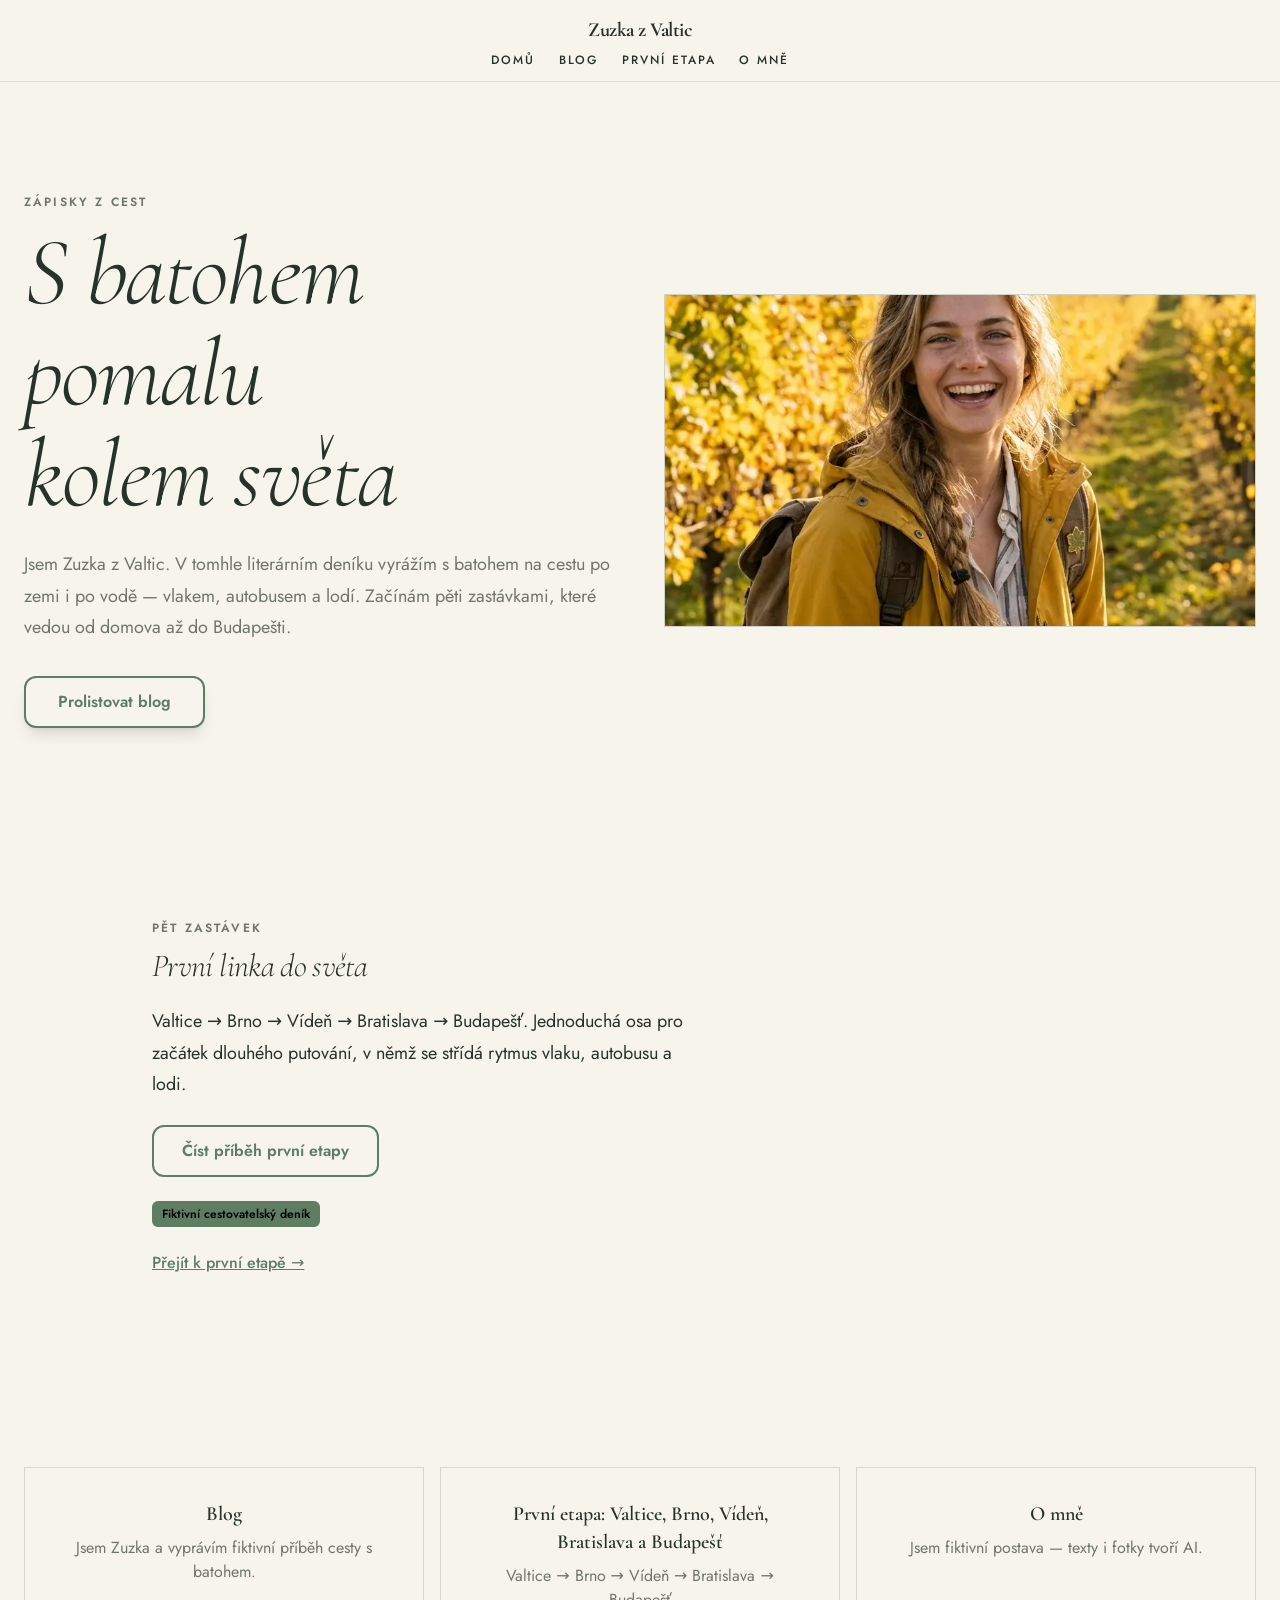
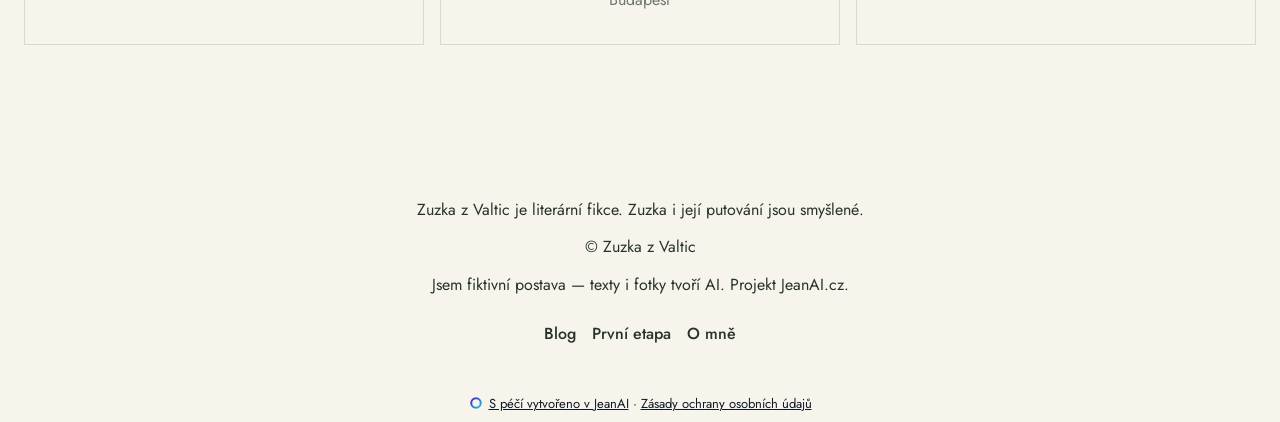
==== commit 285cdb49: "Deploy website: Zuzka z Valtic na cestě kolem světa" ====
--- a/index.html
+++ b/index.html
@@ -8,10 +8,12 @@
     <meta property="og:description" content="Literární cestovatelský blog o fiktivní Zuzce z Valtic a její první etapě přes Brno, Vídeň, Bratislavu až do Budapešti." />
     <meta property="og:type" content="website" />
     <meta property="og:locale" content="cs" />
+    <meta property="og:url" content="https://zuzka-around-the-world.netlify.app" />
     <meta name="twitter:card" content="summary" />
     <meta name="twitter:title" content="Zuzka z Valtic na cestě kolem světa" />
     <meta name="twitter:description" content="Literární cestovatelský blog o fiktivní Zuzce z Valtic a její první etapě přes Brno, Vídeň, Bratislavu až do Budapešti." />
-    <script type="application/ld+json">{"@context":"https://schema.org","@graph":[{"@type":"Organization","name":"Zuzka z Valtic na cestě kolem světa"}]}</script>
+    <link rel="canonical" href="https://zuzka-around-the-world.netlify.app" />
+    <script type="application/ld+json">{"@context":"https://schema.org","@graph":[{"@type":"Organization","name":"Zuzka z Valtic na cestě kolem světa","url":"https://zuzka-around-the-world.netlify.app"}]}</script>
     <title>Zuzka z Valtic na cestě kolem světa</title>
     <link rel="stylesheet" href="/assets/utilities.css" />
     <link rel="stylesheet" href="/styles.css" />
@@ -61,6 +63,34 @@
         <div><div data-block-id="block_trasa_odkaz" data-block-type="button"><a href="/prvni-etapa-valtice-brno-viden-bratislava-a-budapest#section_pribeh" style="display:inline-block;padding:.75rem 1.75rem;font-weight:600;border-radius:0.75rem;color:var(--color-primary);background:transparent;border:2px solid var(--color-primary)">Číst příběh první etapy</a></div></div>
         <div><span data-block-id="block_uvod_oznaceni" data-block-type="badge" style="display:inline-block;padding:.25rem .625rem;border-radius:.375rem;font-size:.75rem;font-weight:600;color:var(--color-on-primary, #fff);background-color:var(--color-primary)">Fiktivní cestovatelský deník</span></div>
         <div><a data-block-id="block_uvod_cta_etapa" data-block-type="link" href="/prvni-etapa-valtice-brno-viden-bratislava-a-budapest#section_pribeh" style="color:var(--color-primary);font-weight:500;text-decoration:underline">Přejít k první etapě →</a></div>
+      </div>
+    </section>
+    </div>
+    <div class="jean-motion-layer jean-page-doors" data-jean-reveal="true">
+    <section class="py-20 lg:py-28 jean-scroll-stage jean-section-shell" data-jean-parallax-root="features" style="background-color:var(--color-bg)">
+      <div class="max-w-7xl mx-auto px-6 ">
+        
+        
+        <div class="jean-stagger-grid grid grid-cols-1 md:grid-cols-2 lg:grid-cols-3 gap-8 ">
+          <a href="/blog.html" class="group jean-card-face p-8 jean-card-corner h-full flex flex-col items-center text-center jean-card-link jean-motion-layer jean-stagger-card jean-parallax-up" data-jean-reveal="true" style="transition-delay:0s">
+            
+            
+            <h3 class="text-xl font-semibold mb-2" style="color:var(--color-text)">Blog</h3>
+            <p style="color:var(--color-muted)">Jsem Zuzka a vyprávím fiktivní příběh cesty s batohem.</p>
+          </a>
+          <a href="/prvni-etapa-valtice-brno-viden-bratislava-a-buda.html" class="group jean-card-face p-8 jean-card-corner h-full flex flex-col items-center text-center jean-card-link jean-motion-layer jean-stagger-card jean-parallax-down" data-jean-reveal="true" style="transition-delay:0.08s">
+            
+            
+            <h3 class="text-xl font-semibold mb-2" style="color:var(--color-text)">První etapa: Valtice, Brno, Vídeň, Bratislava a Budapešť</h3>
+            <p style="color:var(--color-muted)">Valtice → Brno → Vídeň → Bratislava → Budapešť</p>
+          </a>
+          <a href="/o-mne.html" class="group jean-card-face p-8 jean-card-corner h-full flex flex-col items-center text-center jean-card-link jean-motion-layer jean-stagger-card jean-parallax-up" data-jean-reveal="true" style="transition-delay:0.16s">
+            
+            
+            <h3 class="text-xl font-semibold mb-2" style="color:var(--color-text)">O mně</h3>
+            <p style="color:var(--color-muted)">Jsem fiktivní postava — texty i fotky tvoří AI.</p>
+          </a>
+        </div>
       </div>
     </section>
     </div>
--- a/assets/utilities.css
+++ b/assets/utilities.css
@@ -226,6 +226,9 @@
   .-mr-2 {
     margin-right: calc(var(--spacing) * -2);
   }
+  .mb-2 {
+    margin-bottom: calc(var(--spacing) * 2);
+  }
   .mb-4 {
     margin-bottom: calc(var(--spacing) * 4);
   }
@@ -235,6 +238,9 @@
   .flex {
     display: flex;
   }
+  .grid {
+    display: grid;
+  }
   .hidden {
     display: none;
   }
@@ -280,6 +286,9 @@
   .cursor-pointer {
     cursor: pointer;
   }
+  .grid-cols-1 {
+    grid-template-columns: repeat(1, minmax(0, 1fr));
+  }
   .flex-col {
     flex-direction: column;
   }
@@ -300,6 +309,9 @@
   }
   .gap-6 {
     gap: calc(var(--spacing) * 6);
+  }
+  .gap-8 {
+    gap: calc(var(--spacing) * 8);
   }
   .gap-12 {
     gap: calc(var(--spacing) * 12);
@@ -316,6 +328,9 @@
   }
   .object-cover {
     object-fit: cover;
+  }
+  .p-8 {
+    padding: calc(var(--spacing) * 8);
   }
   .px-6 {
     padding-inline: calc(var(--spacing) * 6);
@@ -405,8 +420,14 @@
     .md\:hidden {
       display: none;
     }
+    .md\:grid-cols-2 {
+      grid-template-columns: repeat(2, minmax(0, 1fr));
+    }
   }
   @media (width >= 64rem) {
+    .lg\:grid-cols-3 {
+      grid-template-columns: repeat(3, minmax(0, 1fr));
+    }
     .lg\:flex-row {
       flex-direction: row;
     }
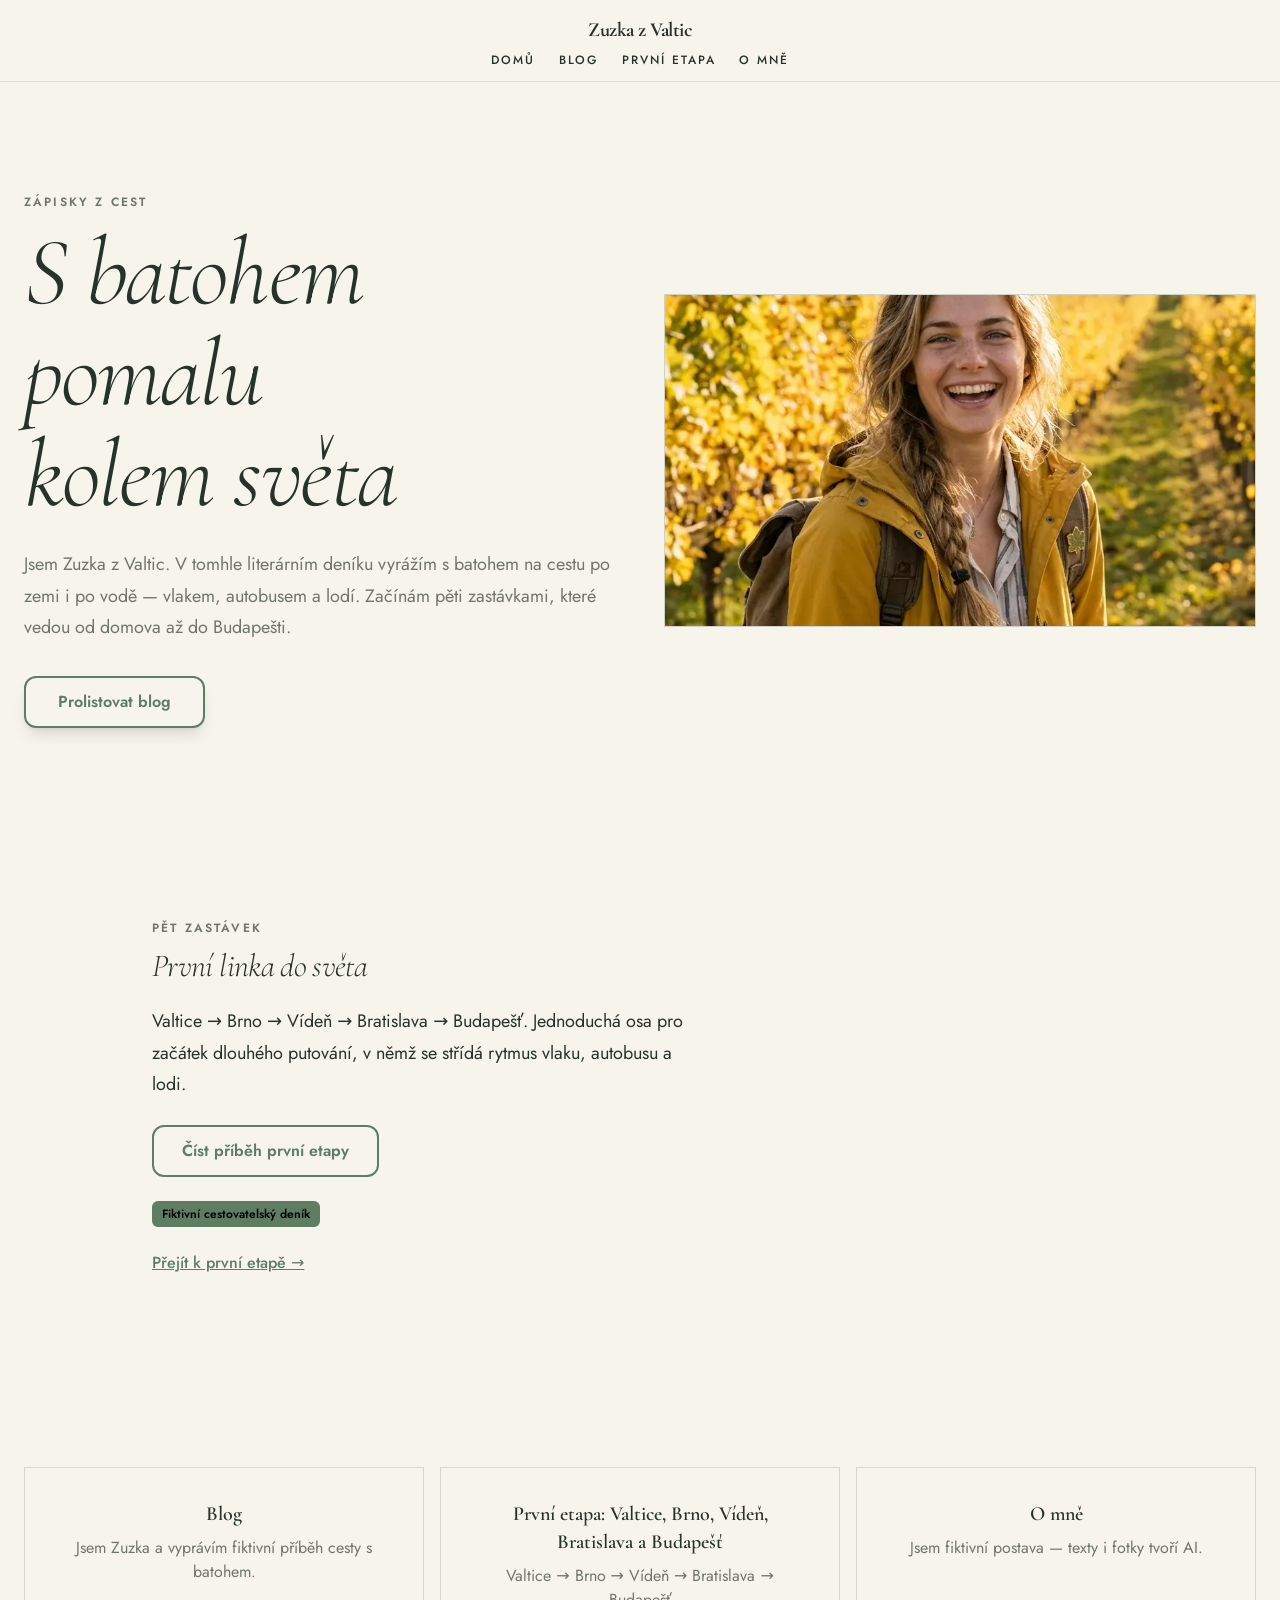
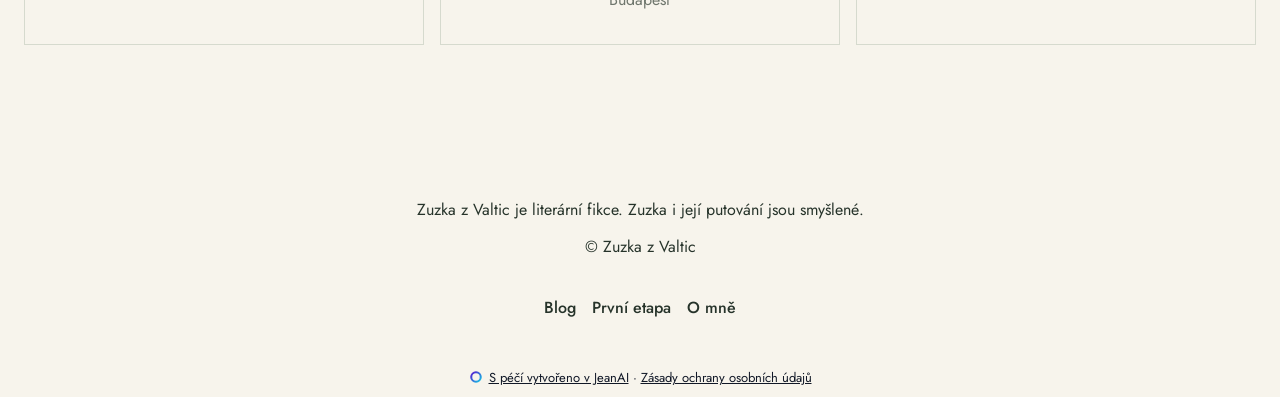
==== commit 9cf5c8ac: "Deploy website: Zuzka z Valtic na cestě kolem světa" ====
--- a/index.html
+++ b/index.html
@@ -9,9 +9,11 @@
     <meta property="og:type" content="website" />
     <meta property="og:locale" content="cs" />
     <meta property="og:url" content="https://zuzka-around-the-world.netlify.app" />
-    <meta name="twitter:card" content="summary" />
+    <meta property="og:image" content="https://zuzka-around-the-world.netlify.app/og-image.jpg" />
+    <meta name="twitter:card" content="summary_large_image" />
     <meta name="twitter:title" content="Zuzka z Valtic na cestě kolem světa" />
     <meta name="twitter:description" content="Literární cestovatelský blog o fiktivní Zuzce z Valtic a její první etapě přes Brno, Vídeň, Bratislavu až do Budapešti." />
+    <meta name="twitter:image" content="https://zuzka-around-the-world.netlify.app/og-image.jpg" />
     <link rel="canonical" href="https://zuzka-around-the-world.netlify.app" />
     <script type="application/ld+json">{"@context":"https://schema.org","@graph":[{"@type":"Organization","name":"Zuzka z Valtic na cestě kolem světa","url":"https://zuzka-around-the-world.netlify.app"}]}</script>
     <title>Zuzka z Valtic na cestě kolem světa</title>
@@ -20,10 +22,10 @@
   </head>
   <body>
     <div class="jean-site-shell" data-jean-motion="off" style="min-height:100vh;display:flex;flex-direction:column">
-    <header data-jean-burger="{&quot;panelCss&quot;:&quot;background:#F7F4EC;border-color:color-mix(in srgb, #26332A 10%, transparent)&quot;,&quot;linkCss&quot;:&quot;color:#26332A&quot;,&quot;links&quot;:[{&quot;href&quot;:&quot;/#section_uvod&quot;,&quot;label&quot;:&quot;Domů&quot;},{&quot;href&quot;:&quot;/blog#section_blog&quot;,&quot;label&quot;:&quot;Blog&quot;},{&quot;href&quot;:&quot;/prvni-etapa-valtice-brno-viden-bratislava-a-budapest#section_pribeh&quot;,&quot;label&quot;:&quot;První etapa&quot;},{&quot;href&quot;:&quot;/o-mne&quot;,&quot;label&quot;:&quot;O mně&quot;}],&quot;cta&quot;:null,&quot;mobileOnly&quot;:true}" class="sticky top-0 z-50" style="background-color:var(--color-bg);border-bottom:1px solid var(--color-line)" id="section_header" data-section-id="section_header" data-section-type="header">
+    <header data-jean-burger="{&quot;panelCss&quot;:&quot;background:#F7F4EC;border-color:color-mix(in srgb, #26332A 10%, transparent)&quot;,&quot;linkCss&quot;:&quot;color:#26332A&quot;,&quot;links&quot;:[{&quot;href&quot;:&quot;/#section_uvod&quot;,&quot;label&quot;:&quot;Domů&quot;},{&quot;href&quot;:&quot;/blog.html#section_blog&quot;,&quot;label&quot;:&quot;Blog&quot;},{&quot;href&quot;:&quot;/prvni-etapa-valtice-brno-viden-bratislava-a-buda.html#section_pribeh&quot;,&quot;label&quot;:&quot;První etapa&quot;},{&quot;href&quot;:&quot;/o-mne.html&quot;,&quot;label&quot;:&quot;O mně&quot;}],&quot;cta&quot;:null,&quot;mobileOnly&quot;:true}" class="sticky top-0 z-50" style="background-color:var(--color-bg);border-bottom:1px solid var(--color-line)" id="section_header" data-section-id="section_header" data-section-type="header">
       <div class="max-w-7xl mx-auto px-6 pt-4 pb-3 flex flex-col items-center gap-2">
-        <div class="w-full flex items-center justify-center gap-3 relative">
-          <span class="text-xl tracking-tight flex-shrink-0" data-block-id="block_brand" data-block-type="text.heading" style="color:var(--color-text);font-family:var(--font-heading);font-weight:700">Zuzka z Valtic</span>
+        <div class="w-full flex items-center justify-center gap-3 relative text-center max-md:px-12">
+          <span class="text-xl tracking-tight min-w-0 shrink [overflow-wrap:anywhere] text-balance" data-block-id="block_brand" data-block-type="text.heading" style="color:var(--color-text);font-family:var(--font-heading);font-weight:700">Zuzka z Valtic</span>
           <span class="absolute right-0"><button type="button" aria-expanded="false" aria-controls="jean-header-menu" aria-label="Menu" class="md:hidden inline-flex flex-col justify-center items-center gap-1.5 w-11 h-11 -mr-2 flex-shrink-0 cursor-pointer bg-transparent border-0">
           <span style="width:20px;height:2px;background-color:var(--color-text);display:block;transition:transform .2s;transform:none"></span>
           <span style="width:20px;height:2px;background-color:var(--color-text);display:block;opacity:1;transition:opacity .2s"></span>
@@ -33,9 +35,9 @@
         <div class="flex items-center gap-6">
           <nav class="hidden md:flex gap-6" data-block-id="block_main_nav" data-block-type="nav_links">
             <a href="/#section_uvod" class="text-sm font-medium hover:opacity-70 transition-opacity" style="color:var(--color-text)">Domů</a>
-          <a href="/blog#section_blog" class="text-sm font-medium hover:opacity-70 transition-opacity" style="color:var(--color-text)">Blog</a>
-          <a href="/prvni-etapa-valtice-brno-viden-bratislava-a-budapest#section_pribeh" class="text-sm font-medium hover:opacity-70 transition-opacity" style="color:var(--color-text)">První etapa</a>
-          <a href="/o-mne" class="text-sm font-medium hover:opacity-70 transition-opacity" style="color:var(--color-text)">O mně</a>
+          <a href="/blog.html#section_blog" class="text-sm font-medium hover:opacity-70 transition-opacity" style="color:var(--color-text)">Blog</a>
+          <a href="/prvni-etapa-valtice-brno-viden-bratislava-a-buda.html#section_pribeh" class="text-sm font-medium hover:opacity-70 transition-opacity" style="color:var(--color-text)">První etapa</a>
+          <a href="/o-mne.html" class="text-sm font-medium hover:opacity-70 transition-opacity" style="color:var(--color-text)">O mně</a>
           </nav>
           
         </div>
@@ -49,7 +51,7 @@
         <div class="flex-1 jean-panel-sticky jean-motion-layer jean-parallax-subtle" data-jean-reveal="true">
           <div class="jean-heading-group"><p class="jean-eyebrow" style="color:var(--color-muted);font-family:var(--font-body);font-size:0.75rem;line-height:1.4;font-weight:600;letter-spacing:0.18em;text-transform:uppercase;margin:0 0 0.75rem">Zápisky z cest</p><h1 class="text-5xl lg:text-7xl tracking-tight" data-block-id="block_uvod_nadpis" data-block-type="text.heading" style="color:var(--color-text);font-family:var(--font-heading);font-style:italic;font-synthesis-style:none;font-weight:300;font-size:clamp(3.5rem, 2.2rem + 5vw, 6rem)">S batohem pomalu kolem světa</h1></div>
           <p class="mt-6 text-lg" data-block-id="block_uvod_perex" data-block-type="text.paragraph" style="color:var(--color-muted);font-family:var(--font-body);font-weight:400">Jsem Zuzka z Valtic. V tomhle literárním deníku vyrážím s batohem na cestu po zemi i po vodě — vlakem, autobusem a lodí. Začínám pěti zastávkami, které vedou od domova až do Budapešti.</p>
-          <div class="mt-8"><a href="/blog#section_blog" class=" inline-block px-8 py-3 font-semibold shadow-lg" data-block-id="block_uvod_cta_blog" data-block-type="button" style="border-radius:0.75rem;color:var(--color-primary);background-color:transparent;border:2px solid var(--color-primary)">Prolistovat blog</a></div>
+          <div class="mt-8"><a href="/blog.html#section_blog" class=" inline-block px-8 py-3 font-semibold shadow-lg" data-block-id="block_uvod_cta_blog" data-block-type="button" style="border-radius:0.75rem;color:var(--color-primary);background-color:transparent;border:2px solid var(--color-primary)">Prolistovat blog</a></div>
         </div>
         <div class="flex-1 order-last jean-panel-sticky jean-motion-layer jean-parallax-down" data-jean-reveal="true"><div class="jean-card-strong overflow-hidden shadow-2xl aspect-video flex items-center justify-center" style="border-radius:var(--jean-radius, 1rem)" data-block-id="block_uvod_misto_fotky" data-block-type="image"><img src="/images/photo-1-960.webp" alt="Zuzka z Valtic na cestě kolem světa" class="w-full h-full object-cover" srcset="/images/photo-1-480.webp 480w, /images/photo-1-960.webp 848w" data-jean-full="/images/photo-1-960.webp" fetchpriority="high" sizes="100vw" decoding="async"></div></div>
         </div>
@@ -60,9 +62,9 @@
       <div class="max-w-5xl mx-auto px-6 flex flex-col gap-6">
         <div><div class="jean-heading-group"><p class="jean-eyebrow" style="color:var(--color-muted);font-family:var(--font-body);font-size:0.75rem;line-height:1.4;font-weight:600;letter-spacing:0.18em;text-transform:uppercase;margin:0 0 0.75rem">Pět zastávek</p><h2 data-block-id="block_trasa_nadpis" data-block-type="text.heading" style="font-size:2rem;font-weight:300;color:var(--color-text);font-style:italic;font-synthesis-style:none">První linka do světa</h2></div></div>
         <div><p data-block-id="block_trasa_text" data-block-type="text.paragraph" data-jean-held="" style="color:var(--color-text);line-height:1.6;font-weight:400">Valtice → Brno → Vídeň → Bratislava → Budapešť. Jednoduchá osa pro začátek dlouhého putování, v němž se střídá rytmus vlaku, autobusu a lodi.</p></div>
-        <div><div data-block-id="block_trasa_odkaz" data-block-type="button"><a href="/prvni-etapa-valtice-brno-viden-bratislava-a-budapest#section_pribeh" style="display:inline-block;padding:.75rem 1.75rem;font-weight:600;border-radius:0.75rem;color:var(--color-primary);background:transparent;border:2px solid var(--color-primary)">Číst příběh první etapy</a></div></div>
+        <div><div data-block-id="block_trasa_odkaz" data-block-type="button"><a href="/prvni-etapa-valtice-brno-viden-bratislava-a-buda.html#section_pribeh" style="display:inline-block;padding:.75rem 1.75rem;font-weight:600;border-radius:0.75rem;color:var(--color-primary);background:transparent;border:2px solid var(--color-primary)">Číst příběh první etapy</a></div></div>
         <div><span data-block-id="block_uvod_oznaceni" data-block-type="badge" style="display:inline-block;padding:.25rem .625rem;border-radius:.375rem;font-size:.75rem;font-weight:600;color:var(--color-on-primary, #fff);background-color:var(--color-primary)">Fiktivní cestovatelský deník</span></div>
-        <div><a data-block-id="block_uvod_cta_etapa" data-block-type="link" href="/prvni-etapa-valtice-brno-viden-bratislava-a-budapest#section_pribeh" style="color:var(--color-primary);font-weight:500;text-decoration:underline">Přejít k první etapě →</a></div>
+        <div><a data-block-id="block_uvod_cta_etapa" data-block-type="link" href="/prvni-etapa-valtice-brno-viden-bratislava-a-buda.html#section_pribeh" style="color:var(--color-primary);font-weight:500;text-decoration:underline">Přejít k první etapě →</a></div>
       </div>
     </section>
     </div>
@@ -99,12 +101,12 @@
         
         <div class="text-center max-w-3xl mx-auto flex flex-col gap-3"><div><p data-block-id="block_footer_text" data-block-type="text.paragraph" data-jean-held="" style="color:var(--color-text);line-height:1.6;font-weight:400">Zuzka z Valtic je literární fikce. Zuzka i její putování jsou smyšlené.</p></div>
           <div><p data-block-id="block_footer_copyright" data-block-type="text.paragraph" data-jean-held="" style="color:var(--color-text);line-height:1.6;font-weight:400">© Zuzka z Valtic</p></div>
-          <div><p data-block-id="block_footer_fiction_notice" data-block-type="text.paragraph" data-jean-held="" style="color:var(--color-text);line-height:1.6;font-weight:400">Jsem fiktivní postava — texty i fotky tvoří AI. Projekt JeanAI.cz.</p></div></div>
-        <div class="flex flex-col items-center gap-3"><div><nav data-block-id="block_footer_nav" data-block-type="nav_links" style="display:flex;flex-wrap:wrap;justify-content:center;gap:1rem"><a href="/blog#section_blog" style="color:var(--color-text);font-weight:500">Blog</a><a href="/prvni-etapa-valtice-brno-viden-bratislava-a-budapest#section_pribeh" style="color:var(--color-text);font-weight:500">První etapa</a><a href="/o-mne" style="color:var(--color-text);font-weight:500">O mně</a></nav></div></div>
+          <div><p data-block-id="block_footer_fiction_notice" data-block-type="text.paragraph" data-jean-held="" style="color:var(--color-text);line-height:1.6;font-weight:400"></p></div></div>
+        <div class="flex flex-col items-center gap-3"><div><nav data-block-id="block_footer_nav" data-block-type="nav_links" style="display:flex;flex-wrap:wrap;justify-content:center;gap:1rem"><a href="/blog.html#section_blog" style="color:var(--color-text);font-weight:500">Blog</a><a href="/prvni-etapa-valtice-brno-viden-bratislava-a-buda.html#section_pribeh" style="color:var(--color-text);font-weight:500">První etapa</a><a href="/o-mne.html" style="color:var(--color-text);font-weight:500">O mně</a></nav></div></div>
         
         
       </div>
-    </footer><div data-jean-identification="1" aria-label="Údaje o provozovateli" style="background:#F7F4EC!important;color:#111827!important;font-family:var(--font-body, ui-sans-serif), system-ui, -apple-system, sans-serif;font-size:13px!important;line-height:1.6!important;padding:8px 16px;text-align:center;word-break:break-word;display:block!important;visibility:visible!important;opacity:1!important;position:static!important;height:auto!important;max-height:none!important;overflow:visible!important;clip-path:none!important;transform:none!important;content-visibility:visible!important"><span style="display:block!important;visibility:visible!important;opacity:1!important;color:inherit!important;font-size:13px!important;line-height:1.6!important;position:static!important;height:auto!important;max-height:none!important;overflow:visible!important;clip-path:none!important;transform:none!important;text-indent:0!important;letter-spacing:normal!important;word-spacing:normal!important;content-visibility:visible!important"><a href="https://jeanai.cz" rel="noopener" style="display:inline!important;text-decoration:underline;visibility:visible!important;opacity:1!important;color:inherit!important;font-size:13px!important;line-height:1.6!important;position:static!important;height:auto!important;max-height:none!important;overflow:visible!important;clip-path:none!important;transform:none!important;text-indent:0!important;letter-spacing:normal!important;word-spacing:normal!important;content-visibility:visible!important"><svg aria-hidden="true" focusable="false" width="14" height="14" viewBox="0 0 128 128" style="display:inline-block!important;visibility:visible!important;opacity:1!important;width:14px!important;height:14px!important;vertical-align:-2px;margin-right:6px"><defs><linearGradient id="jean-mark-ring" x1="0" y1="0" x2="1" y2="1"><stop offset="0" stop-color="#5814cf"/><stop offset="1" stop-color="#12c9e6"/></linearGradient></defs><circle cx="64" cy="64" r="43.5" fill="none" stroke="url(#jean-mark-ring)" stroke-width="19"/></svg>S péčí vytvořeno v JeanAI</a> · <a href="/soukromi.html" style="display:inline!important;text-decoration:underline;visibility:visible!important;opacity:1!important;color:inherit!important;font-size:13px!important;line-height:1.6!important;position:static!important;height:auto!important;max-height:none!important;overflow:visible!important;clip-path:none!important;transform:none!important;text-indent:0!important;letter-spacing:normal!important;word-spacing:normal!important;content-visibility:visible!important">Zásady ochrany osobních údajů</a></span></div>
+    </footer><div data-jean-identification="1" aria-label="Údaje o provozovateli" style="background:#F7F4EC!important;color:#111827!important;font-family:var(--font-body, ui-sans-serif), system-ui, -apple-system, sans-serif;font-size:13px!important;line-height:1.6!important;padding:8px 16px clamp(8px,calc((901px - 100vw) * 1000),64px);text-align:center;word-break:break-word;display:block!important;visibility:visible!important;opacity:1!important;position:static!important;height:auto!important;max-height:none!important;overflow:visible!important;clip-path:none!important;transform:none!important;content-visibility:visible!important"><span style="display:block!important;visibility:visible!important;opacity:1!important;color:inherit!important;font-size:13px!important;line-height:1.6!important;position:static!important;height:auto!important;max-height:none!important;overflow:visible!important;clip-path:none!important;transform:none!important;text-indent:0!important;letter-spacing:normal!important;word-spacing:normal!important;content-visibility:visible!important"><a href="https://jeanai.cz" rel="noopener" style="display:inline!important;text-decoration:underline;visibility:visible!important;opacity:1!important;color:inherit!important;font-size:13px!important;line-height:1.6!important;position:static!important;height:auto!important;max-height:none!important;overflow:visible!important;clip-path:none!important;transform:none!important;text-indent:0!important;letter-spacing:normal!important;word-spacing:normal!important;content-visibility:visible!important"><svg aria-hidden="true" focusable="false" width="14" height="14" viewBox="0 0 128 128" style="display:inline-block!important;visibility:visible!important;opacity:1!important;width:14px!important;height:14px!important;vertical-align:-2px;margin-right:6px"><defs><linearGradient id="jean-mark-ring" x1="0" y1="0" x2="1" y2="1"><stop offset="0" stop-color="#5814cf"/><stop offset="1" stop-color="#12c9e6"/></linearGradient></defs><circle cx="64" cy="64" r="43.5" fill="none" stroke="url(#jean-mark-ring)" stroke-width="19"/></svg>S péčí vytvořeno v JeanAI</a> · <a href="/soukromi.html" style="display:inline!important;text-decoration:underline;visibility:visible!important;opacity:1!important;color:inherit!important;font-size:13px!important;line-height:1.6!important;position:static!important;height:auto!important;max-height:none!important;overflow:visible!important;clip-path:none!important;transform:none!important;text-indent:0!important;letter-spacing:normal!important;word-spacing:normal!important;content-visibility:visible!important">Zásady ochrany osobních údajů</a></span></div>
     </div>
     <script>
 (function () {
--- a/assets/utilities.css
+++ b/assets/utilities.css
@@ -277,11 +277,17 @@
   .max-w-7xl {
     max-width: var(--container-7xl);
   }
+  .min-w-0 {
+    min-width: 0px;
+  }
   .flex-1 {
     flex: 1;
   }
   .flex-shrink-0 {
     flex-shrink: 0;
+  }
+  .shrink {
+    flex-shrink: 1;
   }
   .cursor-pointer {
     cursor: pointer;
@@ -394,6 +400,12 @@
   .tracking-tight {
     --tw-tracking: var(--tracking-tight);
     letter-spacing: var(--tracking-tight);
+  }
+  .text-balance {
+    text-wrap: balance;
+  }
+  .\[overflow-wrap\:anywhere\] {
+    overflow-wrap: anywhere;
   }
   .shadow-2xl {
     --tw-shadow: 0 25px 50px -12px var(--tw-shadow-color, rgb(0 0 0 / 0.25));
@@ -411,6 +423,11 @@
   @media (hover: hover) {
     .hover\:opacity-70:hover {
       opacity: 70%;
+    }
+  }
+  @media (width < 48rem) {
+    .max-md\:px-12 {
+      padding-inline: calc(var(--spacing) * 12);
     }
   }
   @media (width >= 48rem) {
--- a/styles.css
+++ b/styles.css
@@ -550,6 +550,11 @@
   width: min(72rem, calc(100vw - 1.5rem));
 }
 
+/* CW WS-4 — a blog post's page: one column a reader's eye can hold. */
+.jean-reading {
+  width: min(44rem, 100%);
+}
+
 .jean-gallery-columns,
 .jean-stagger-grid {
   display: grid;
@@ -671,7 +676,7 @@
 .jean-widget[data-jean-aspect="square"] .jean-gallery-image { aspect-ratio: 1 / 1; }
 .jean-widget[data-jean-aspect="portrait"] .jean-gallery-image { aspect-ratio: 3 / 4; }
 .jean-widget[data-jean-aspect="landscape"] .jean-gallery-image { aspect-ratio: 16 / 9; }
-.jean-widget[data-jean-aspect="auto"] .jean-gallery-image { aspect-ratio: auto; height: auto; }
+.jean-widget[data-jean-aspect="auto"] .jean-gallery-image { aspect-ratio: auto var(--jean-photo-ratio); height: auto; }
 .jean-widget .jean-gallery-caption { position: absolute; left: 0; right: 0; bottom: 0; padding: 0.75rem; font-size: 0.875rem; color: #fff; background: linear-gradient(to top, rgba(0,0,0,0.72), rgba(0,0,0,0)); }
 /* 8z44 BS-2 — the people of an organisation. Round photo, initials when there
    is none; the grid takes the section's own column count off the mount, the way
@@ -801,8 +806,11 @@
 .jean-widget .jean-menu-category { font-family: var(--font-heading); font-size: 1.15rem; font-weight: 700; color: var(--color-text); margin: 0 0 0.75rem; }
 .jean-widget .jean-menu-list { list-style: none; margin: 0; padding: 0; display: flex; flex-direction: column; gap: 0.75rem; }
 .jean-widget .jean-menu-row { display: flex; justify-content: space-between; align-items: baseline; gap: 1rem; }
-.jean-widget .jean-menu-name { font-weight: 600; color: var(--color-text); }
-.jean-widget .jean-menu-price { white-space: nowrap; font-weight: 600; color: var(--color-primary); }
+/* Hygiene H70 HY-392 — the one card's row (8z80 SD-11) on every row: the price takes at most three fifths of its row
+   and wraps inside it, set to the right; the name takes the rest; either breaks a word longer than its share. A long
+   hand-written price on one line made a phone's page 404 px wide of 390. */
+.jean-widget .jean-menu-name { min-width: 0; overflow-wrap: anywhere; font-weight: 600; color: var(--color-text); }
+.jean-widget .jean-menu-price { flex-shrink: 0; max-width: 60%; white-space: normal; text-align: right; overflow-wrap: anywhere; font-weight: 600; color: var(--color-primary); }
 .jean-widget .jean-menu-description { margin: 0.15rem 0 0; font-size: 0.875rem; color: var(--color-muted); }
 /* 8z56 W-5 — a programme, the next event first */
 .jean-widget .jean-events-list { list-style: none; margin: 0; padding: 0; display: grid; gap: 1rem; }
@@ -834,7 +842,15 @@
 .jean-widget .jean-docpages-sheet { display: flex; flex-direction: column; gap: 1.25rem; max-width: 48rem; margin-left: auto; margin-right: auto; }
 .jean-widget[data-jean-size="m"] .jean-docpages-sheet { max-width: 36rem; }
 .jean-widget[data-jean-size="s"] .jean-docpages-sheet { max-width: 24rem; }
-.jean-widget .jean-docpage { margin: 0; border-radius: 0.9rem; overflow: hidden; background: var(--color-image-placeholder, var(--color-surface)); box-shadow: 0 8px 28px rgba(0,0,0,0.10); }
+.jean-widget .jean-docpage, .jean-widget .jean-docpages .jean-carousel-slide { background: #fff; }
+/* Hygiene H53 HY-310 — the strip's track stretches every slide to its tallest page; a page's paper is its own height
+   (a landscape page among portrait ones stood on a white block as tall as the tallest). Centred in the track, which
+   keeps the tallest page's height: the arrows stay where they were, over the middle of every page. */
+.jean-widget .jean-docpages .jean-carousel-slide { align-self: center; }
+/* A page that does not say its size waits on an A4 sheet until its picture arrives (`auto` takes the picture's own
+   shape then), never a sliver that grows when a lazy page loads. */
+.jean-widget .jean-docpages .jean-carousel-image:not([width]) { aspect-ratio: auto 595 / 842; }
+.jean-widget .jean-docpage { margin: 0; border-radius: 0.9rem; overflow: hidden; box-shadow: 0 8px 28px rgba(0,0,0,0.10); }
 .jean-widget .jean-docpage-link { display: block; }
 .jean-widget .jean-docpage-image { display: block; width: 100%; height: auto; }
 .jean-widget .jean-docpages--row .jean-docpages-sheet, .jean-widget .jean-docpages--grid .jean-docpages-sheet { display: grid; gap: 1rem; align-items: start; }
@@ -872,6 +888,9 @@
 .jean-widget .jean-blog-excerpt { margin: 0; font-size: 0.875rem; color: var(--color-muted); line-height: 1.5; }
 .jean-widget .jean-blog-detail summary { cursor: pointer; list-style: none; }
 .jean-widget .jean-blog-link { font-size: 0.875rem; font-weight: 600; color: var(--color-primary); }
+.jean-widget .jean-blog-title a { color: inherit; text-decoration: none; }
+.jean-widget .jean-blog-title a:hover, .jean-widget a.jean-blog-link:hover { text-decoration: underline; }
+.jean-widget a.jean-blog-link { align-self: flex-start; text-decoration: none; }
 .jean-widget .jean-blog-full { margin-top: 0.5rem; font-size: 0.875rem; color: var(--color-text); white-space: pre-wrap; }
 
 /* 8z80 SD-34 — a card that is a door to a page */
